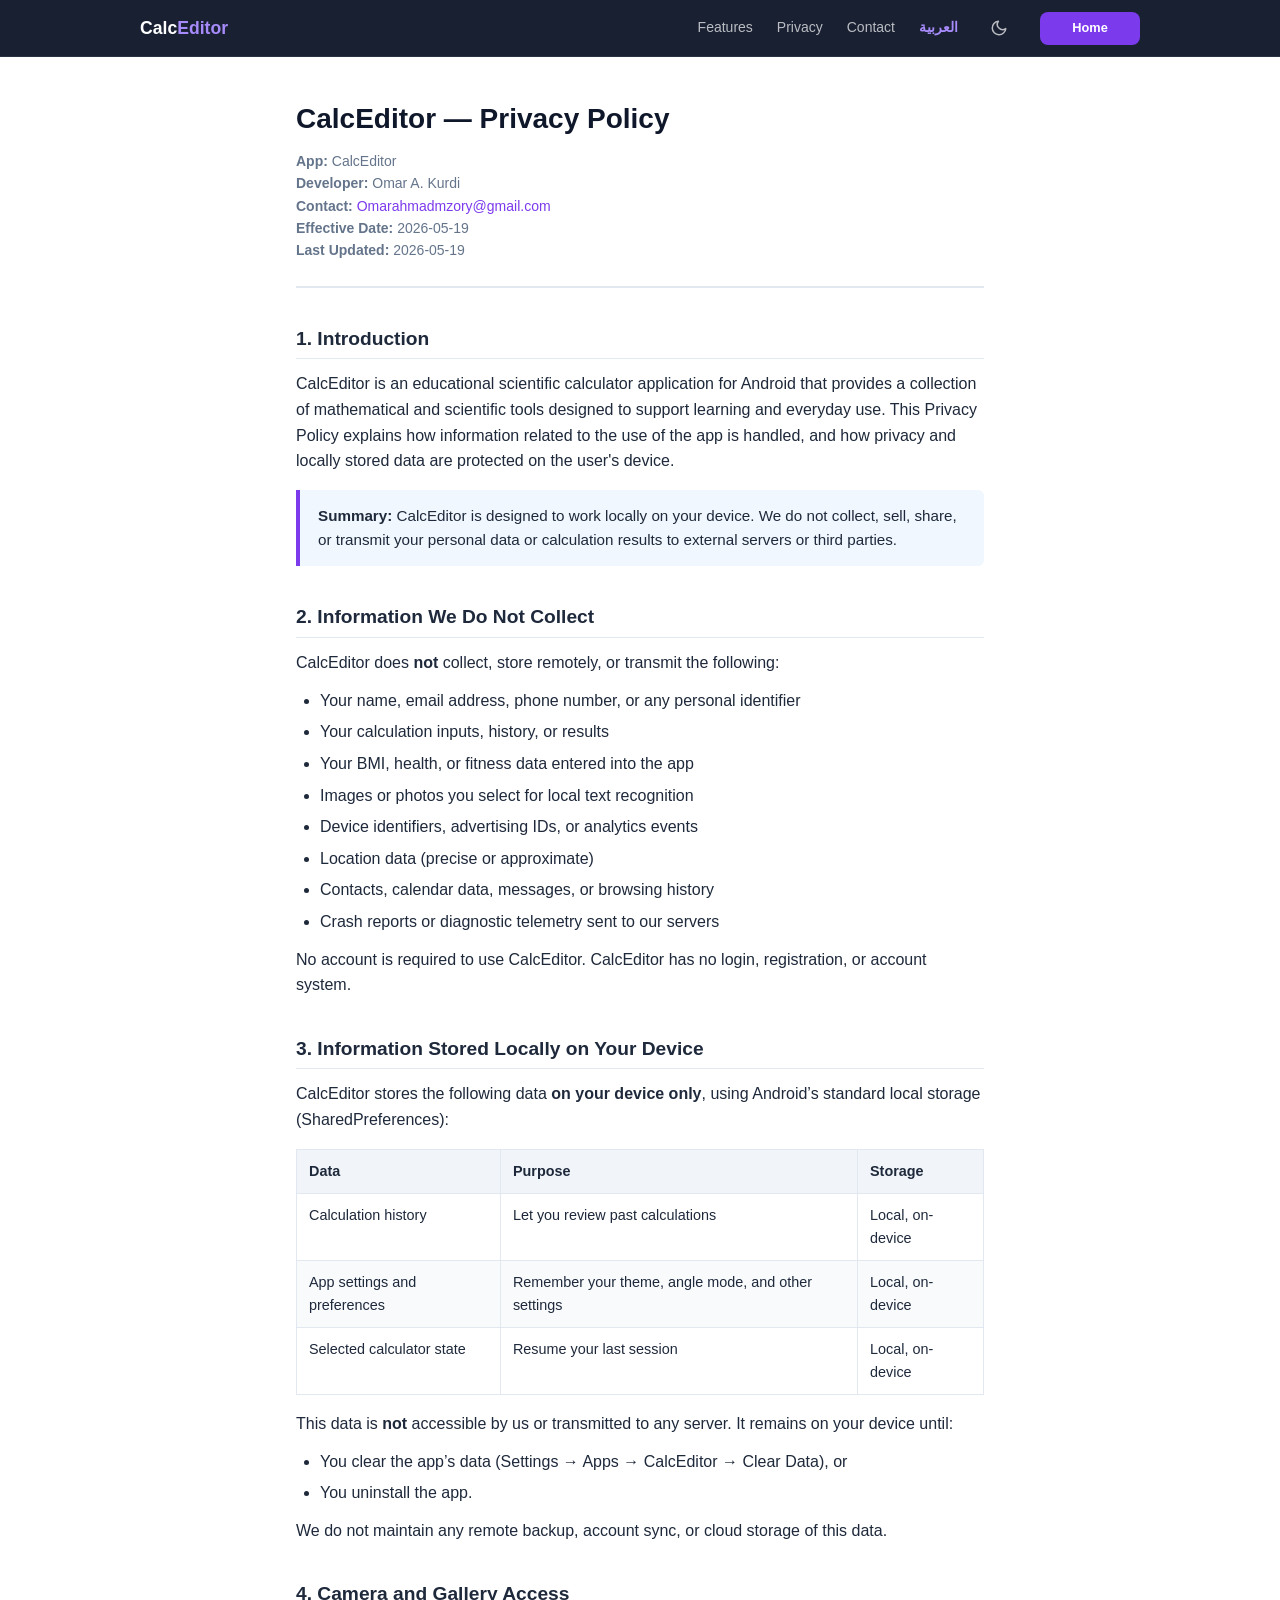
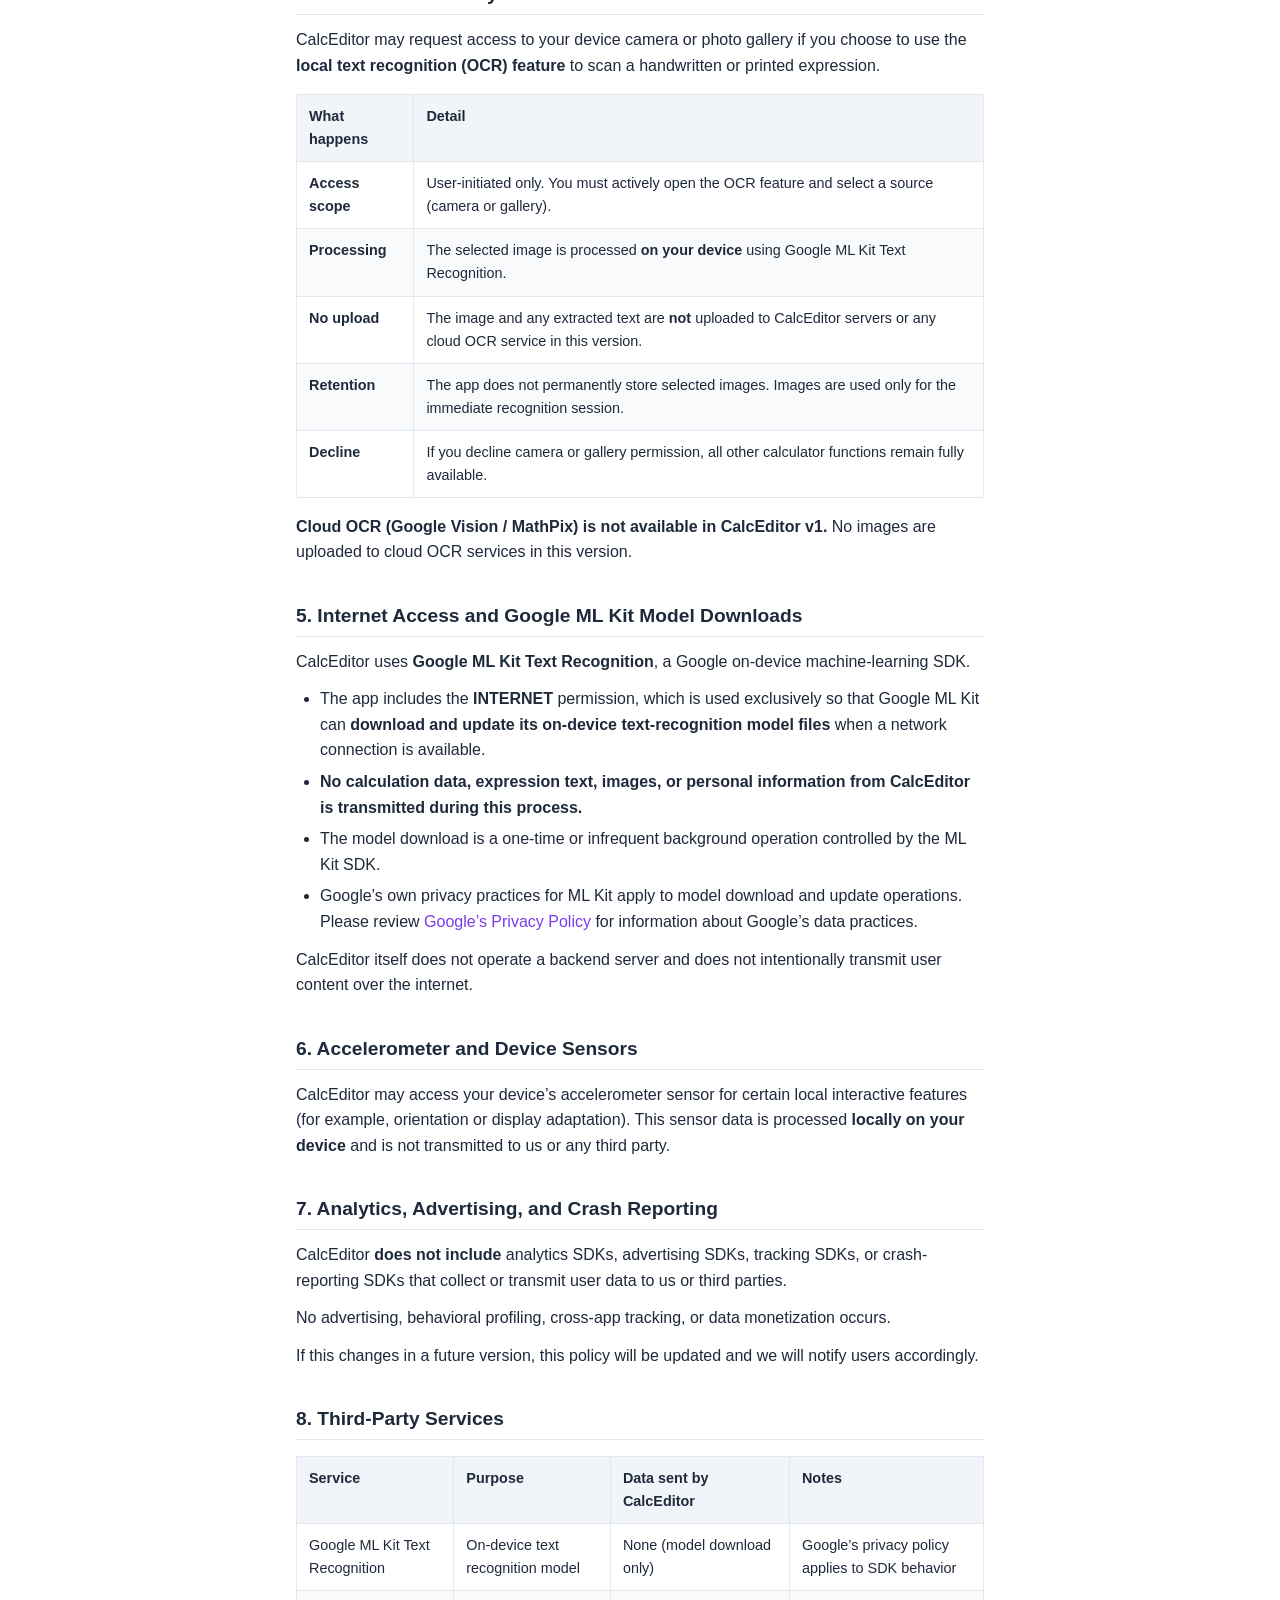
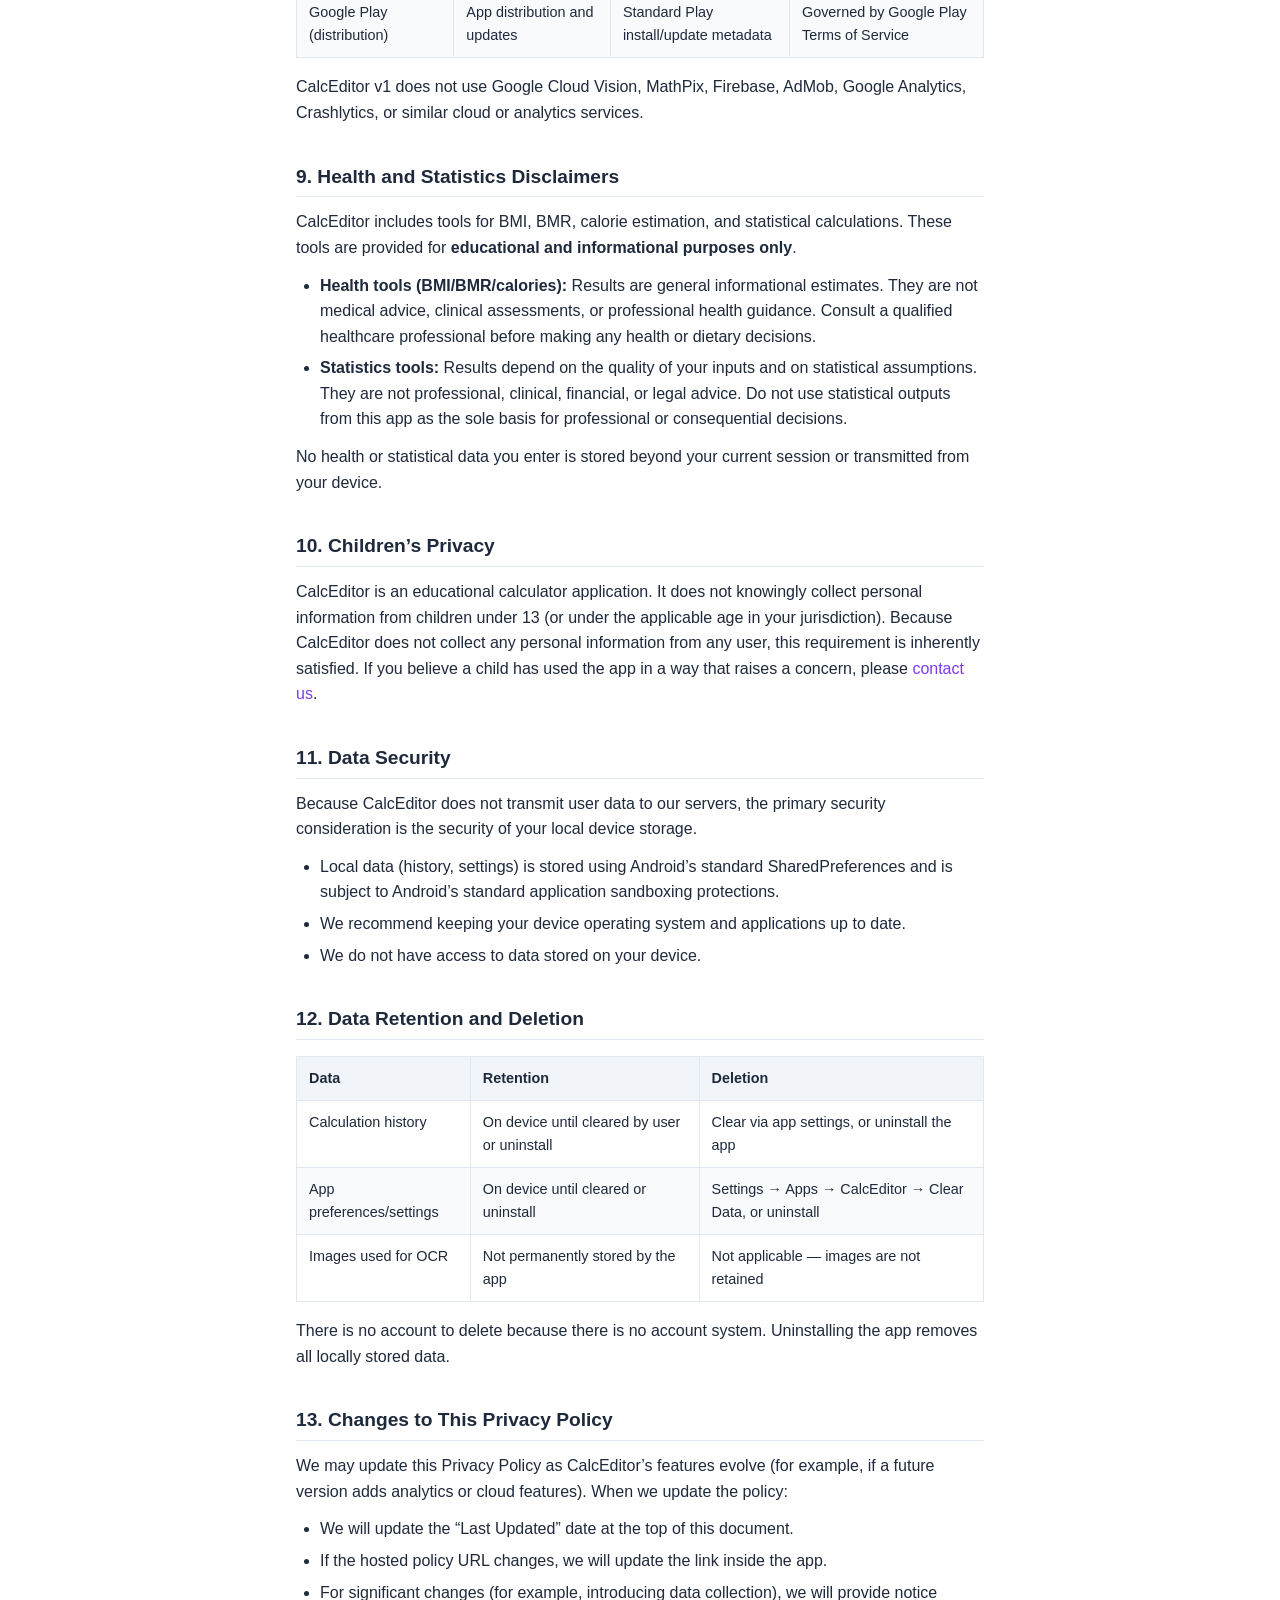
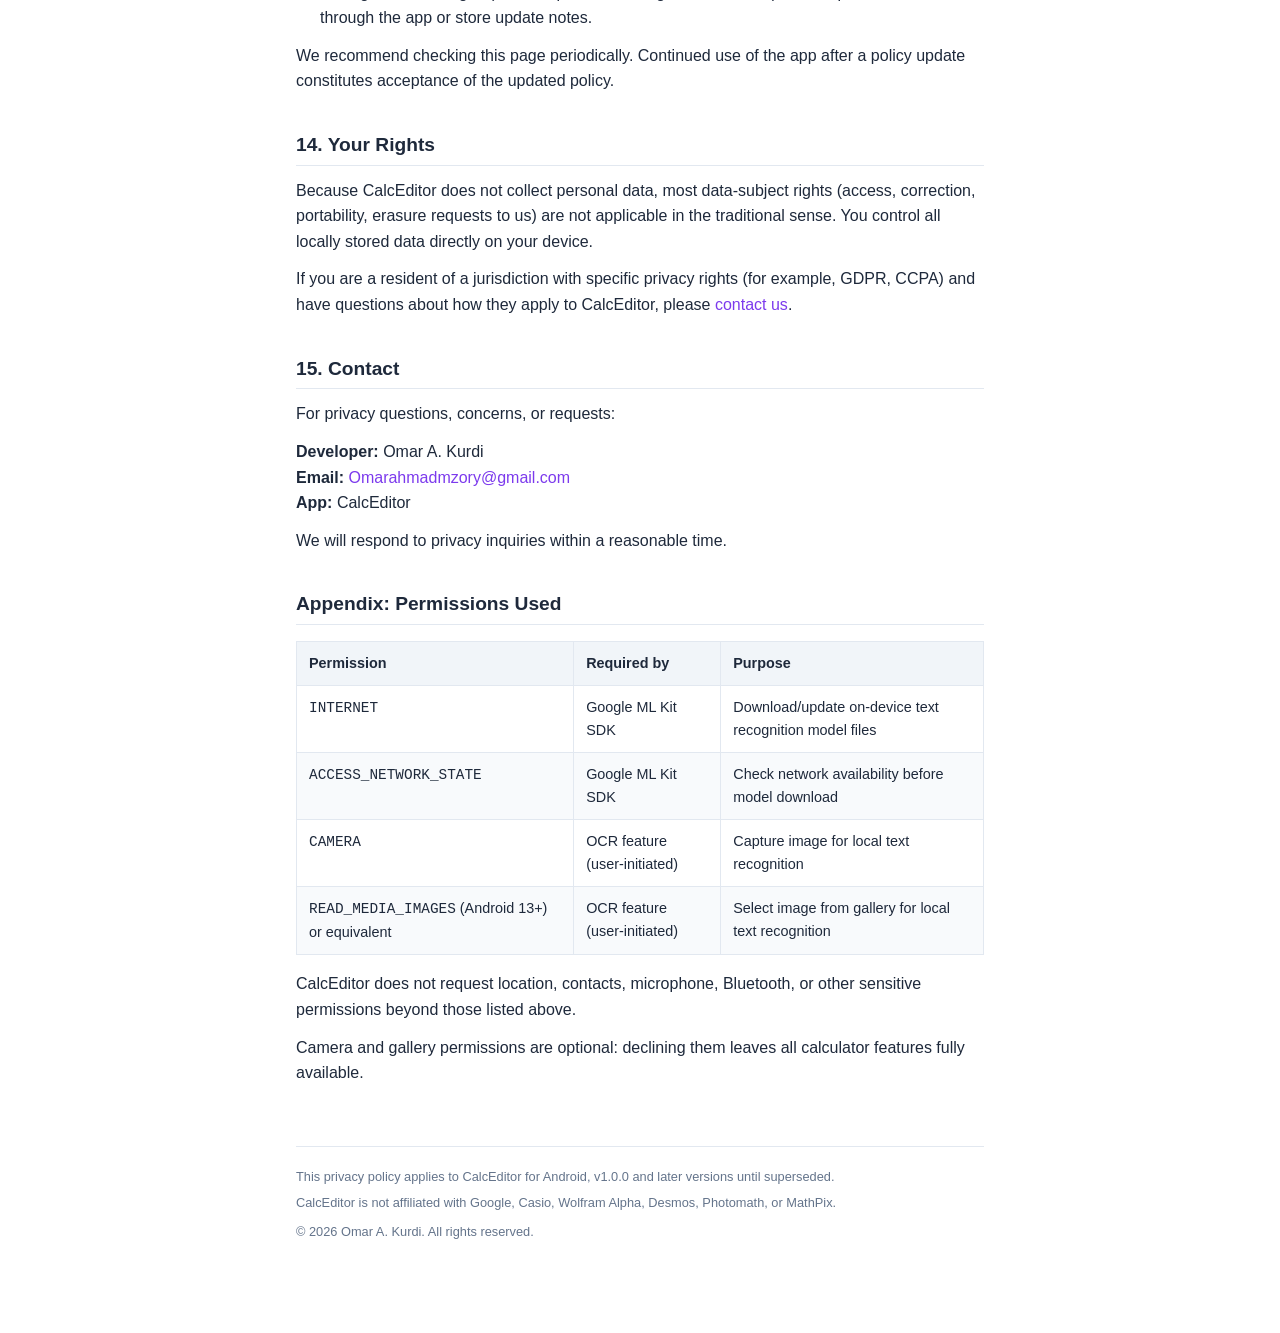
==== privacy-policy/index.html @ 4f42ff56 "Update index.html" ====
<!DOCTYPE html>
<html lang="en" data-site-lang="en" data-site-page="privacy" data-site-root="..">
<head>
  <meta charset="UTF-8">
  <meta name="viewport" content="width=device-width, initial-scale=1.0">
  <title>CalcEditor — Privacy Policy</title>
  <meta name="description" content="Privacy Policy for CalcEditor, the educational scientific calculator app by Omar A. Kurdi.">
  <script src="../assets/site.js?v=1691b" charset="UTF-8"></script>
  <link rel="stylesheet" href="../assets/site.css?v=1691b">
</head>
<body>

<!-- Navigation -->
<nav id="site-nav"></nav>

<div class="page">

  <header>
    <h1>CalcEditor — Privacy Policy</h1>
    <div class="meta">
      <span><strong>App:</strong> CalcEditor</span>
      <span><strong>Developer:</strong> Omar A. Kurdi</span>
      <span><strong>Contact:</strong> <a href="mailto:Omarahmadmzory@gmail.com">Omarahmadmzory@gmail.com</a></span>
      <span><strong>Effective Date:</strong> 2026-05-19</span>
      <span><strong>Last Updated:</strong> 2026-05-19</span>
    </div>
  </header>

 <section>
    <h2>1. Introduction</h2>
    <p>CalcEditor is an educational scientific calculator application for Android that provides a collection of mathematical and scientific tools designed to support learning and everyday use. This Privacy Policy explains how information related to the use of the app is handled, and how privacy and locally stored data are protected on the user's device.</p>
    <div class="summary-box">
      <strong>Summary:</strong> CalcEditor is designed to work locally on your device. We do not collect, sell, share, or transmit your personal data or calculation results to external servers or third parties.
    </div>
  </section>

  <section>
    <h2>2. Information We Do Not Collect</h2>
    <p>CalcEditor does <strong>not</strong> collect, store remotely, or transmit the following:</p>
    <ul>
      <li>Your name, email address, phone number, or any personal identifier</li>
      <li>Your calculation inputs, history, or results</li>
      <li>Your BMI, health, or fitness data entered into the app</li>
      <li>Images or photos you select for local text recognition</li>
      <li>Device identifiers, advertising IDs, or analytics events</li>
      <li>Location data (precise or approximate)</li>
      <li>Contacts, calendar data, messages, or browsing history</li>
      <li>Crash reports or diagnostic telemetry sent to our servers</li>
    </ul>
    <p>No account is required to use CalcEditor. CalcEditor has no login, registration, or account system.</p>
  </section>

  <section>
    <h2>3. Information Stored Locally on Your Device</h2>
    <p>CalcEditor stores the following data <strong>on your device only</strong>, using Android&rsquo;s standard local storage (SharedPreferences):</p>
    <table>
      <thead>
        <tr><th>Data</th><th>Purpose</th><th>Storage</th></tr>
      </thead>
      <tbody>
        <tr><td>Calculation history</td><td>Let you review past calculations</td><td>Local, on-device</td></tr>
        <tr><td>App settings and preferences</td><td>Remember your theme, angle mode, and other settings</td><td>Local, on-device</td></tr>
        <tr><td>Selected calculator state</td><td>Resume your last session</td><td>Local, on-device</td></tr>
      </tbody>
    </table>
    <p>This data is <strong>not</strong> accessible by us or transmitted to any server. It remains on your device until:</p>
    <ul>
      <li>You clear the app&rsquo;s data (Settings &rarr; Apps &rarr; CalcEditor &rarr; Clear Data), or</li>
      <li>You uninstall the app.</li>
    </ul>
    <p>We do not maintain any remote backup, account sync, or cloud storage of this data.</p>
  </section>

  <section>
    <h2>4. Camera and Gallery Access</h2>
    <p>CalcEditor may request access to your device camera or photo gallery if you choose to use the <strong>local text recognition (OCR) feature</strong> to scan a handwritten or printed expression.</p>
    <table>
      <thead>
        <tr><th>What happens</th><th>Detail</th></tr>
      </thead>
      <tbody>
        <tr><td><strong>Access scope</strong></td><td>User-initiated only. You must actively open the OCR feature and select a source (camera or gallery).</td></tr>
        <tr><td><strong>Processing</strong></td><td>The selected image is processed <strong>on your device</strong> using Google ML Kit Text Recognition.</td></tr>
        <tr><td><strong>No upload</strong></td><td>The image and any extracted text are <strong>not</strong> uploaded to CalcEditor servers or any cloud OCR service in this version.</td></tr>
        <tr><td><strong>Retention</strong></td><td>The app does not permanently store selected images. Images are used only for the immediate recognition session.</td></tr>
        <tr><td><strong>Decline</strong></td><td>If you decline camera or gallery permission, all other calculator functions remain fully available.</td></tr>
      </tbody>
    </table>
    <p><strong>Cloud OCR (Google Vision / MathPix) is not available in CalcEditor v1.</strong> No images are uploaded to cloud OCR services in this version.</p>
  </section>

  <section>
    <h2>5. Internet Access and Google ML Kit Model Downloads</h2>
    <p>CalcEditor uses <strong>Google ML Kit Text Recognition</strong>, a Google on-device machine-learning SDK.</p>
    <ul>
      <li>The app includes the <strong>INTERNET</strong> permission, which is used exclusively so that Google ML Kit can <strong>download and update its on-device text-recognition model files</strong> when a network connection is available.</li>
      <li><strong>No calculation data, expression text, images, or personal information from CalcEditor is transmitted during this process.</strong></li>
      <li>The model download is a one-time or infrequent background operation controlled by the ML Kit SDK.</li>
      <li>Google&rsquo;s own privacy practices for ML Kit apply to model download and update operations. Please review <a href="https://policies.google.com/privacy" rel="noopener noreferrer" target="_blank">Google&rsquo;s Privacy Policy</a> for information about Google&rsquo;s data practices.</li>
    </ul>
    <p>CalcEditor itself does not operate a backend server and does not intentionally transmit user content over the internet.</p>
  </section>

  <section>
    <h2>6. Accelerometer and Device Sensors</h2>
    <p>CalcEditor may access your device&rsquo;s accelerometer sensor for certain local interactive features (for example, orientation or display adaptation). This sensor data is processed <strong>locally on your device</strong> and is not transmitted to us or any third party.</p>
  </section>

  <section>
    <h2>7. Analytics, Advertising, and Crash Reporting</h2>
    <p>CalcEditor <strong>does not include</strong> analytics SDKs, advertising SDKs, tracking SDKs, or crash-reporting SDKs that collect or transmit user data to us or third parties.</p>
    <p>No advertising, behavioral profiling, cross-app tracking, or data monetization occurs.</p>
    <p>If this changes in a future version, this policy will be updated and we will notify users accordingly.</p>
  </section>

  <section>
    <h2>8. Third-Party Services</h2>
    <table>
      <thead>
        <tr><th>Service</th><th>Purpose</th><th>Data sent by CalcEditor</th><th>Notes</th></tr>
      </thead>
      <tbody>
        <tr>
          <td>Google ML Kit Text Recognition</td>
          <td>On-device text recognition model</td>
          <td>None (model download only)</td>
          <td>Google&rsquo;s privacy policy applies to SDK behavior</td>
        </tr>
        <tr>
          <td>Google Play (distribution)</td>
          <td>App distribution and updates</td>
          <td>Standard Play install/update metadata</td>
          <td>Governed by Google Play Terms of Service</td>
        </tr>
      </tbody>
    </table>
    <p>CalcEditor v1 does not use Google Cloud Vision, MathPix, Firebase, AdMob, Google Analytics, Crashlytics, or similar cloud or analytics services.</p>
  </section>

  <section>
    <h2>9. Health and Statistics Disclaimers</h2>
    <p>CalcEditor includes tools for BMI, BMR, calorie estimation, and statistical calculations. These tools are provided for <strong>educational and informational purposes only</strong>.</p>
    <ul>
      <li><strong>Health tools (BMI/BMR/calories):</strong> Results are general informational estimates. They are not medical advice, clinical assessments, or professional health guidance. Consult a qualified healthcare professional before making any health or dietary decisions.</li>
      <li><strong>Statistics tools:</strong> Results depend on the quality of your inputs and on statistical assumptions. They are not professional, clinical, financial, or legal advice. Do not use statistical outputs from this app as the sole basis for professional or consequential decisions.</li>
    </ul>
    <p>No health or statistical data you enter is stored beyond your current session or transmitted from your device.</p>
  </section>

  <section>
    <h2>10. Children&rsquo;s Privacy</h2>
    <p>CalcEditor is an educational calculator application. It does not knowingly collect personal information from children under 13 (or under the applicable age in your jurisdiction). Because CalcEditor does not collect any personal information from any user, this requirement is inherently satisfied. If you believe a child has used the app in a way that raises a concern, please <a href="mailto:Omarahmadmzory@gmail.com">contact us</a>.</p>
  </section>

  <section>
    <h2>11. Data Security</h2>
    <p>Because CalcEditor does not transmit user data to our servers, the primary security consideration is the security of your local device storage.</p>
    <ul>
      <li>Local data (history, settings) is stored using Android&rsquo;s standard SharedPreferences and is subject to Android&rsquo;s standard application sandboxing protections.</li>
      <li>We recommend keeping your device operating system and applications up to date.</li>
      <li>We do not have access to data stored on your device.</li>
    </ul>
  </section>

  <section>
    <h2>12. Data Retention and Deletion</h2>
    <table>
      <thead>
        <tr><th>Data</th><th>Retention</th><th>Deletion</th></tr>
      </thead>
      <tbody>
        <tr>
          <td>Calculation history</td>
          <td>On device until cleared by user or uninstall</td>
          <td>Clear via app settings, or uninstall the app</td>
        </tr>
        <tr>
          <td>App preferences/settings</td>
          <td>On device until cleared or uninstall</td>
          <td>Settings &rarr; Apps &rarr; CalcEditor &rarr; Clear Data, or uninstall</td>
        </tr>
        <tr>
          <td>Images used for OCR</td>
          <td>Not permanently stored by the app</td>
          <td>Not applicable &mdash; images are not retained</td>
        </tr>
      </tbody>
    </table>
    <p>There is no account to delete because there is no account system. Uninstalling the app removes all locally stored data.</p>
  </section>

  <section>
    <h2>13. Changes to This Privacy Policy</h2>
    <p>We may update this Privacy Policy as CalcEditor&rsquo;s features evolve (for example, if a future version adds analytics or cloud features). When we update the policy:</p>
    <ul>
      <li>We will update the &ldquo;Last Updated&rdquo; date at the top of this document.</li>
      <li>If the hosted policy URL changes, we will update the link inside the app.</li>
      <li>For significant changes (for example, introducing data collection), we will provide notice through the app or store update notes.</li>
    </ul>
    <p>We recommend checking this page periodically. Continued use of the app after a policy update constitutes acceptance of the updated policy.</p>
  </section>

  <section>
    <h2>14. Your Rights</h2>
    <p>Because CalcEditor does not collect personal data, most data-subject rights (access, correction, portability, erasure requests to us) are not applicable in the traditional sense. You control all locally stored data directly on your device.</p>
    <p>If you are a resident of a jurisdiction with specific privacy rights (for example, GDPR, CCPA) and have questions about how they apply to CalcEditor, please <a href="mailto:Omarahmadmzory@gmail.com">contact us</a>.</p>
  </section>

  <section>
    <h2>15. Contact</h2>
    <p>For privacy questions, concerns, or requests:</p>
    <p>
      <strong>Developer:</strong> Omar A. Kurdi<br>
      <strong>Email:</strong> <a href="mailto:Omarahmadmzory@gmail.com">Omarahmadmzory@gmail.com</a><br>
      <strong>App:</strong> CalcEditor
    </p>
    <p>We will respond to privacy inquiries within a reasonable time.</p>
  </section>

  <section>
    <h2>Appendix: Permissions Used</h2>
    <table>
      <thead>
        <tr><th>Permission</th><th>Required by</th><th>Purpose</th></tr>
      </thead>
      <tbody>
        <tr>
          <td><code>INTERNET</code></td>
          <td>Google ML Kit SDK</td>
          <td>Download/update on-device text recognition model files</td>
        </tr>
        <tr>
          <td><code>ACCESS_NETWORK_STATE</code></td>
          <td>Google ML Kit SDK</td>
          <td>Check network availability before model download</td>
        </tr>
        <tr>
          <td><code>CAMERA</code></td>
          <td>OCR feature (user-initiated)</td>
          <td>Capture image for local text recognition</td>
        </tr>
        <tr>
          <td><code>READ_MEDIA_IMAGES</code> (Android 13+) or equivalent</td>
          <td>OCR feature (user-initiated)</td>
          <td>Select image from gallery for local text recognition</td>
        </tr>
      </tbody>
    </table>
    <p>CalcEditor does not request location, contacts, microphone, Bluetooth, or other sensitive permissions beyond those listed above.</p>
    <p>Camera and gallery permissions are optional: declining them leaves all calculator features fully available.</p>
  </section>

  <footer>
    <p style="margin-bottom: 6px;">This privacy policy applies to CalcEditor for Android, v1.0.0 and later versions until superseded.</p>
    <p style="margin-bottom: 6px;">CalcEditor is not affiliated with Google, Casio, Wolfram Alpha, Desmos, Photomath, or MathPix.</p>
    <p style="margin-top:8px;">&copy; 2026 Omar A. Kurdi. All rights reserved.</p>
  </footer>

</div>
</body>
</html>
---- assets/site.css ----
*,*::before,*::after{box-sizing:border-box;margin:0;padding:0}
:root{--navy:#0f172a;--navy2:#1e293b;--purple:#7c3aed;--purple-hover:#6d28d9;--purple-light:#a78bfa;--white:#fff;--bg:#fff;--gray-50:#f8fafc;--gray-100:#f1f5f9;--gray-200:#e2e8f0;--gray-500:#64748b;--gray-700:#334155;--gray-900:#0f172a;--text:#1e293b;--title:#0f172a;--h2:#1e293b;--h3:#334155;--meta:#64748b;--border:#e2e8f0;--table-border:#e2e8f0;--table-header-bg:#f1f5f9;--table-even-bg:#f8fafc;--summary-bg:#f0f7ff;--summary-border:#7c3aed;--site-link:#7c3aed;--radius:12px;--nav-action-width:100px}
@media (prefers-color-scheme:dark){:root:not(.light-theme){--bg:#13111c;--gray-50:#1b1828;--gray-100:#252036;--gray-200:#252036;--gray-500:#9994b0;--gray-700:#c5c2d6;--gray-900:#f3f0ff;--text:#e2e0eb;--title:#f3f0ff;--h2:#e2e0eb;--h3:#c5c2d6;--meta:#9994b0;--border:#252036;--table-border:#252036;--table-header-bg:#1b1828;--table-even-bg:#171422;--summary-bg:#211d33;--summary-border:#7c3aed;--site-link:#a78bfa}}
:root.dark-theme{--bg:#13111c;--gray-50:#1b1828;--gray-100:#252036;--gray-200:#252036;--gray-500:#9994b0;--gray-700:#c5c2d6;--gray-900:#f3f0ff;--text:#e2e0eb;--title:#f3f0ff;--h2:#e2e0eb;--h3:#c5c2d6;--meta:#9994b0;--border:#252036;--table-border:#252036;--table-header-bg:#1b1828;--table-even-bg:#171422;--summary-bg:#211d33;--summary-border:#7c3aed;--site-link:#a78bfa}
html{scroll-behavior:smooth;overflow-y:scroll}html,body{max-width:100%}body{font-family:-apple-system,BlinkMacSystemFont,"Segoe UI",Roboto,"Helvetica Neue",Arial,sans-serif;font-size:16px;line-height:1.6;color:var(--text);background:var(--bg)}html[lang=ar] body{font-family:system-ui,-apple-system,BlinkMacSystemFont,"Segoe UI",Roboto,"Helvetica Neue",Arial,sans-serif}a{color:var(--site-link);text-decoration:none}a:hover{text-decoration:underline}
nav{position:sticky;top:0;z-index:100;background:rgba(15,23,42,.96);backdrop-filter:blur(8px);-webkit-backdrop-filter:blur(8px);border-bottom:1px solid rgba(255,255,255,.08);padding:0 24px}.nav-inner{max-width:1000px;margin:0 auto;display:flex;align-items:center;justify-content:space-between;min-height:56px;gap:16px}.nav-logo{flex:0 0 auto;font-size:1.1rem;font-weight:800;color:var(--white);letter-spacing:0;text-decoration:none}.nav-logo span{color:var(--purple-light)}.nav-links{display:flex;gap:24px;align-items:center;justify-content:flex-end;min-width:0}.nav-links a{color:rgba(255,255,255,.7);font-size:.875rem;font-weight:500;line-height:1.1;white-space:nowrap;transition:color .15s;text-decoration:none}.nav-links a:hover{color:var(--white);text-decoration:none}.nav-lang{color:var(--purple-light)!important;font-weight:600!important}.nav-action-slot{flex:0 0 var(--nav-action-width);width:var(--nav-action-width);display:flex}.nav-cta{display:inline-flex;align-items:center;justify-content:center;width:100%;min-height:33px;text-align:center;background:var(--purple);color:var(--white)!important;padding:7px 12px;border-radius:8px;font-weight:600!important;font-size:.8rem!important;letter-spacing:0}.nav-cta:hover{background:var(--purple-hover)!important}.theme-toggle-btn{width:34px;height:34px;flex:0 0 34px;background:none;border:0;color:rgba(255,255,255,.7);cursor:pointer;padding:6px;border-radius:6px;display:inline-flex;align-items:center;justify-content:center;transition:color .15s,background-color .15s}.theme-toggle-btn:hover{color:var(--white);background-color:rgba(255,255,255,.1)}.sun-icon{display:none}.moon-icon{display:block}:root.dark-theme .sun-icon{display:block}:root.dark-theme .moon-icon{display:none}@media (prefers-color-scheme:dark){:root:not(.light-theme) .sun-icon{display:block}:root:not(.light-theme) .moon-icon{display:none}}.hamburger-btn{display:none;width:34px;height:34px;flex:0 0 34px;background:none;border:0;color:rgba(255,255,255,.7);cursor:pointer;padding:6px;border-radius:6px;align-items:center;justify-content:center;transition:color .15s,background-color .15s}.hamburger-btn:hover{color:var(--white);background-color:rgba(255,255,255,.1)}.hamburger-icon line{transition:transform 0.25s ease,opacity 0.25s ease;transform-origin:12px 12px}.hamburger-btn.active .line-1{transform:translateY(6px) rotate(45deg)}.hamburger-btn.active .line-2{opacity:0}.hamburger-btn.active .line-3{transform:translateY(-6px) rotate(-45deg)}.mobile-dropdown{display:none;position:absolute;top:100%;left:0;right:0;background:rgba(15,23,42,0.98);backdrop-filter:blur(12px);-webkit-backdrop-filter:blur(12px);border-bottom:1px solid rgba(255,255,255,0.08);padding:16px 24px;flex-direction:column;gap:16px;opacity:0;transform:translateY(-10px);pointer-events:none;transition:opacity 0.25s ease,transform 0.25s ease;z-index:99}.mobile-dropdown.open{opacity:1;transform:translateY(0);pointer-events:auto}.mobile-theme-row{display:flex;align-items:center;justify-content:space-between;color:rgba(255,255,255,0.7);font-size:0.9rem;font-weight:500}.mobile-theme-row span{color:rgba(255,255,255,0.85)}.mobile-contact-link{display:block;color:rgba(255,255,255,0.85);font-size:0.9rem;font-weight:500;padding:12px 0 0;border-top:1px solid rgba(255,255,255,0.08);text-decoration:none}.mobile-contact-link:hover{color:var(--white);text-decoration:none}
.hero{background:linear-gradient(160deg,var(--navy) 0%,var(--navy2) 55%,#1a1040 100%);color:var(--white);padding:80px 24px 96px;text-align:center;position:relative;overflow:hidden}.hero::before{content:"";position:absolute;top:-60px;left:50%;transform:translateX(-50%);width:500px;height:500px;background:radial-gradient(circle,rgba(124,58,237,.18) 0%,transparent 70%);pointer-events:none}.hero-inner{max-width:680px;margin:0 auto;position:relative}.hero-badge{display:inline-block;background:rgba(124,58,237,.25);border:1px solid rgba(124,58,237,.45);color:var(--purple-light);font-size:.75rem;font-weight:700;letter-spacing:.8px;text-transform:uppercase;padding:5px 14px;border-radius:999px;margin-bottom:24px}.hero h1{font-size:clamp(2rem,5vw,3rem);font-weight:800;line-height:1.15;letter-spacing:0;margin-bottom:12px}html[lang=ar] .hero h1{line-height:1.25}.hero h1 em{font-style:normal;color:var(--purple-light)}.hero-tagline{font-size:clamp(1rem,2.5vw,1.2rem);color:rgba(255,255,255,.65);font-weight:400;margin-bottom:32px;letter-spacing:0}.hero-desc{font-size:.95rem;color:rgba(255,255,255,.55);max-width:480px;margin:0 auto 40px;line-height:1.7}.hero-actions{display:flex;gap:12px;justify-content:center;flex-wrap:wrap}.btn-primary,.btn-secondary{display:inline-flex;align-items:center;justify-content:center;gap:8px;font-weight:700;font-size:.9rem;padding:13px 28px;border-radius:10px;letter-spacing:0;transition:background .15s,transform .1s}.btn-primary{background:var(--purple);color:var(--white)}.btn-primary:hover{background:var(--purple-hover);text-decoration:none;transform:translateY(-1px)}.btn-secondary{background:rgba(255,255,255,.08);color:rgba(255,255,255,.85);font-weight:600;padding:13px 24px;border:1px solid rgba(255,255,255,.15)}.btn-secondary:hover{background:rgba(255,255,255,.14);text-decoration:none}
.trust-strip{background:var(--gray-50);border-top:1px solid var(--gray-200);border-bottom:1px solid var(--gray-200);padding:14px 24px}.trust-inner{max-width:1000px;margin:0 auto;display:flex;align-items:center;justify-content:center;gap:32px;flex-wrap:wrap}.trust-item{display:flex;align-items:center;gap:7px;font-size:.8rem;font-weight:600;color:var(--gray-500)}.trust-item svg{flex-shrink:0}.features{padding:72px 24px;background:var(--bg)}.section-inner{max-width:1000px;margin:0 auto}.section-label{text-align:center;font-size:.75rem;font-weight:700;letter-spacing:1px;text-transform:uppercase;color:var(--purple);margin-bottom:12px}.section-title{text-align:center;font-size:clamp(1.5rem,3.5vw,2rem);font-weight:800;color:var(--gray-900);margin-bottom:8px;letter-spacing:0}.section-sub{text-align:center;color:var(--gray-500);font-size:.95rem;max-width:480px;margin:0 auto 48px}.features-grid{display:grid;grid-template-columns:repeat(auto-fit,minmax(260px,1fr));gap:20px}.feature-card{background:var(--gray-50);border:1px solid var(--gray-200);border-radius:var(--radius);padding:24px;transition:border-color .15s,box-shadow .15s}.feature-card:hover{border-color:rgba(124,58,237,.35);box-shadow:0 4px 20px rgba(124,58,237,.08)}.feature-icon{width:40px;height:40px;background:rgba(124,58,237,.1);border-radius:10px;display:flex;align-items:center;justify-content:center;margin-bottom:14px}.feature-icon svg{color:var(--purple)}.feature-title{font-size:.95rem;font-weight:700;color:var(--gray-900);margin-bottom:6px}.feature-desc{font-size:.85rem;color:var(--gray-500);line-height:1.55}
.privacy-section{background:linear-gradient(135deg,var(--navy) 0%,#1a1040 100%);color:var(--white);padding:64px 24px}.privacy-inner{max-width:640px;margin:0 auto;text-align:center}.privacy-inner h2{font-size:clamp(1.4rem,3vw,1.8rem);font-weight:800;margin-bottom:16px;letter-spacing:0}.privacy-inner p{color:rgba(255,255,255,.65);font-size:.9rem;line-height:1.7;margin-bottom:28px}.privacy-chips{display:flex;flex-wrap:wrap;gap:10px;justify-content:center}.chip{background:rgba(255,255,255,.08);border:1px solid rgba(255,255,255,.15);color:rgba(255,255,255,.85);font-size:.78rem;font-weight:600;padding:6px 14px;border-radius:999px}.beta-section{padding:72px 24px;background:var(--gray-50);border-top:1px solid var(--gray-200)}.beta-inner{max-width:560px;margin:0 auto;text-align:center}.beta-inner h2{font-size:clamp(1.4rem,3vw,1.8rem);font-weight:800;color:var(--gray-900);margin-bottom:12px;letter-spacing:0}.beta-inner p{color:var(--gray-500);font-size:.9rem;margin-bottom:28px;line-height:1.65}.play-badge{display:inline-flex;align-items:center;gap:12px;background:var(--navy);color:var(--white);padding:13px 24px;border-radius:12px;font-weight:700;font-size:.9rem;border:2px solid var(--navy2);cursor:default;opacity:.85}.play-badge-sub{font-size:.7rem;font-weight:400;opacity:.7;display:block;margin-top:1px}.soon-tag{display:inline-block;background:rgba(124,58,237,.12);color:var(--purple);font-size:.72rem;font-weight:700;letter-spacing:.6px;text-transform:uppercase;padding:4px 12px;border-radius:999px;margin-bottom:16px;border:1px solid rgba(124,58,237,.25)}
body>footer{background:var(--navy);color:rgba(255,255,255,.6);padding:32px 24px}.footer-inner{max-width:1000px;margin:0 auto;display:flex;align-items:center;justify-content:space-between;flex-wrap:wrap;gap:16px}.footer-brand{font-size:.875rem;font-weight:700;color:rgba(255,255,255,.85)}.footer-brand span{color:var(--purple-light)}.footer-copy{font-size:.78rem;color:rgba(255,255,255,.4);margin-top:2px}.footer-links{display:flex;gap:20px;align-items:center;flex-wrap:wrap}.footer-links a{color:rgba(255,255,255,.55);font-size:.8rem;font-weight:500}.footer-links a:hover{color:var(--white);text-decoration:none}.play-badge-link{text-decoration:none;display:inline-block;transition:transform .2s ease}.play-badge-link:hover{transform:scale(1.02) translateY(-2px)}.play-badge-link:hover .play-badge{border-color:var(--purple-light);background:var(--navy2)}
.modal{position:fixed;inset:0;background:rgba(15,23,42,.85);backdrop-filter:blur(12px);display:flex;align-items:center;justify-content:center;z-index:1000;opacity:0;pointer-events:none;transition:opacity .25s ease}.modal:target{opacity:1;pointer-events:auto}.modal-content{background:var(--navy2);border:1px solid rgba(255,255,255,.1);padding:32px;border-radius:var(--radius);max-width:480px;width:90%;text-align:center;color:var(--white);box-shadow:0 20px 40px rgba(0,0,0,.4);position:relative}.modal-content h3{font-size:1.25rem;font-weight:800;margin-bottom:12px;color:var(--white)}.modal-content p{font-size:.9rem;color:rgba(255,255,255,.7);line-height:1.6;margin-bottom:20px}.modal-close{display:inline-block;background:var(--purple);color:var(--white)!important;padding:10px 24px;border-radius:8px;font-weight:700;font-size:.85rem;transition:background .15s;text-decoration:none}.modal-close:hover{background:var(--purple-hover);text-decoration:none}
.page{max-width:720px;margin:0 auto;padding:40px 16px 80px}.page header{border-bottom:2px solid var(--border);padding-bottom:24px;margin-bottom:32px}.page header h1{font-size:1.75rem;font-weight:700;color:var(--title);margin-bottom:8px}.page header .meta{font-size:.875rem;color:var(--meta)}.page header .meta span{display:block}.page h2{font-size:1.2rem;font-weight:700;color:var(--h2);margin:36px 0 12px;padding-bottom:4px;border-bottom:1px solid var(--border)}.page h3{font-size:1rem;font-weight:600;color:var(--h3);margin:20px 0 8px}.page p{margin-bottom:12px}.page ul,.page ol{padding-inline-start:24px;margin-bottom:12px}.page li{margin-bottom:6px}.page strong{font-weight:600}.page table{width:100%;border-collapse:collapse;margin:16px 0;font-size:.9rem}.page th,.page td{text-align:start;padding:10px 12px;border:1px solid var(--table-border);vertical-align:top}.page th{background:var(--table-header-bg);font-weight:600}.page tr:nth-child(even) td{background:var(--table-even-bg)}.summary-box{background:var(--summary-bg);border-inline-start:4px solid var(--summary-border);padding:14px 18px;border-radius:0 6px 6px 0;margin:16px 0 20px;font-size:.95rem}html[dir=rtl] .summary-box{border-radius:6px 0 0 6px}.page footer{margin-top:60px;padding-top:20px;border-top:1px solid var(--border);font-size:.8rem;color:var(--meta)}
@media (max-width:640px){html,body{overflow-x:hidden}nav{padding:0 14px}.nav-inner{min-height:56px;padding:0;flex-wrap:nowrap;gap:8px}.nav-logo{font-size:1rem;flex:0 1 auto;min-width:0;overflow:hidden;text-overflow:ellipsis;white-space:nowrap}.nav-links{flex:0 0 auto;width:auto;justify-content:flex-end;flex-wrap:nowrap;gap:8px}.nav-links a{font-size:.78rem}.nav-link-features,.nav-link-privacy,.nav-link-contact,#theme-toggle{display:none!important}.hamburger-btn{display:inline-flex!important}.mobile-dropdown{display:flex!important}.nav-action-slot{flex-basis:var(--nav-action-width);width:var(--nav-action-width)}.nav-cta{font-size:.76rem!important;padding:7px 10px}.hero{padding:56px 16px 64px}.hero::before{width:min(360px,120vw);height:min(360px,120vw)}.hero-badge{max-width:100%;white-space:normal;line-height:1.35}.hero h1{font-size:clamp(1.9rem,10vw,2.4rem);line-height:1.18;letter-spacing:0}html[lang=ar] .hero h1{line-height:1.22}.hero-desc{max-width:100%;margin-bottom:32px}.hero-actions{max-width:320px;margin:0 auto;flex-direction:column;align-items:stretch}.btn-primary,.btn-secondary{width:100%;min-height:48px;text-align:center;padding:12px 16px}.trust-strip,.features,.privacy-section,.beta-section,body>footer{padding-left:16px;padding-right:16px}.trust-inner{gap:12px 18px}.trust-item{font-size:.76rem}.section-inner,.privacy-inner,.beta-inner,.footer-inner{min-width:0}.features-grid{grid-template-columns:minmax(0,1fr)}.feature-card{min-width:0;padding:22px}.privacy-chips{gap:8px}.chip{max-width:100%}.play-badge{max-width:100%;justify-content:center}.footer-inner{justify-content:center;text-align:center}.footer-links{justify-content:center}.modal-content{width:calc(100% - 32px);padding:24px 18px}.page{max-width:100%;padding:28px 16px 64px}.page header h1{font-size:clamp(1.35rem,7vw,1.65rem);line-height:1.25;overflow-wrap:anywhere}.page .meta,.page p,.page li,.page td,.page th,.page a,.page code{overflow-wrap:anywhere;word-break:normal}.page ul,.page ol{padding-inline-start:20px}.page h2{font-size:1.08rem;line-height:1.35}.page table{display:block;width:100%;border:0;font-size:.84rem}.page thead{display:none}.page tbody,.page tr,.page th,.page td{display:block;width:100%}.page tr{border:1px solid var(--table-border);border-radius:8px;overflow:hidden;margin:0 0 12px;background:var(--bg)}.page th,.page td{border:0;border-bottom:1px solid var(--table-border);padding:9px 10px}.page th:last-child,.page td:last-child{border-bottom:0}.summary-box{padding:14px}}
@media (max-width:360px){nav{padding:0 8px}.nav-inner{gap:4px!important}.nav-links{gap:4px!important}.nav-links a{font-size:.72rem}.nav-logo{font-size:0.85rem!important;white-space:nowrap;letter-spacing:-0.2px}.hero{padding-top:48px}.hero-badge{font-size:.68rem}.feature-card{padding:18px}.page{padding-left:14px;padding-right:14px}}
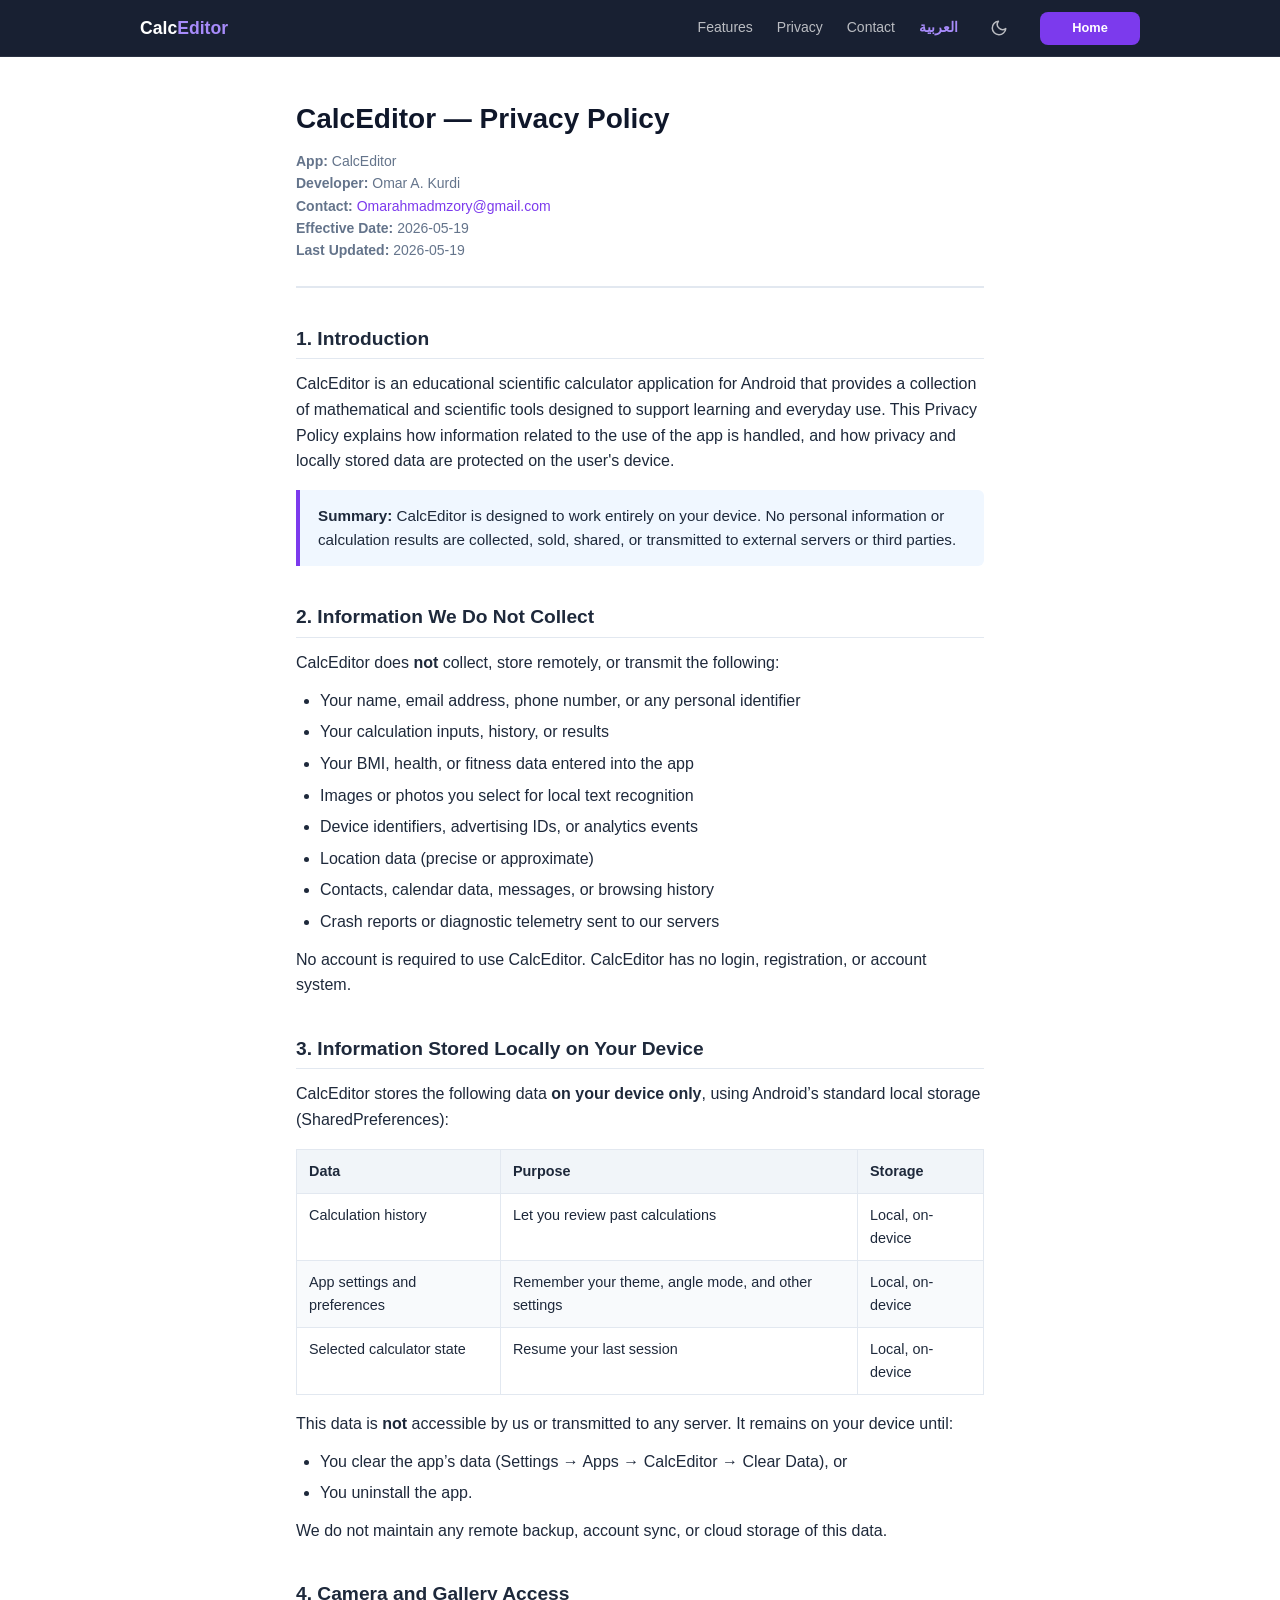
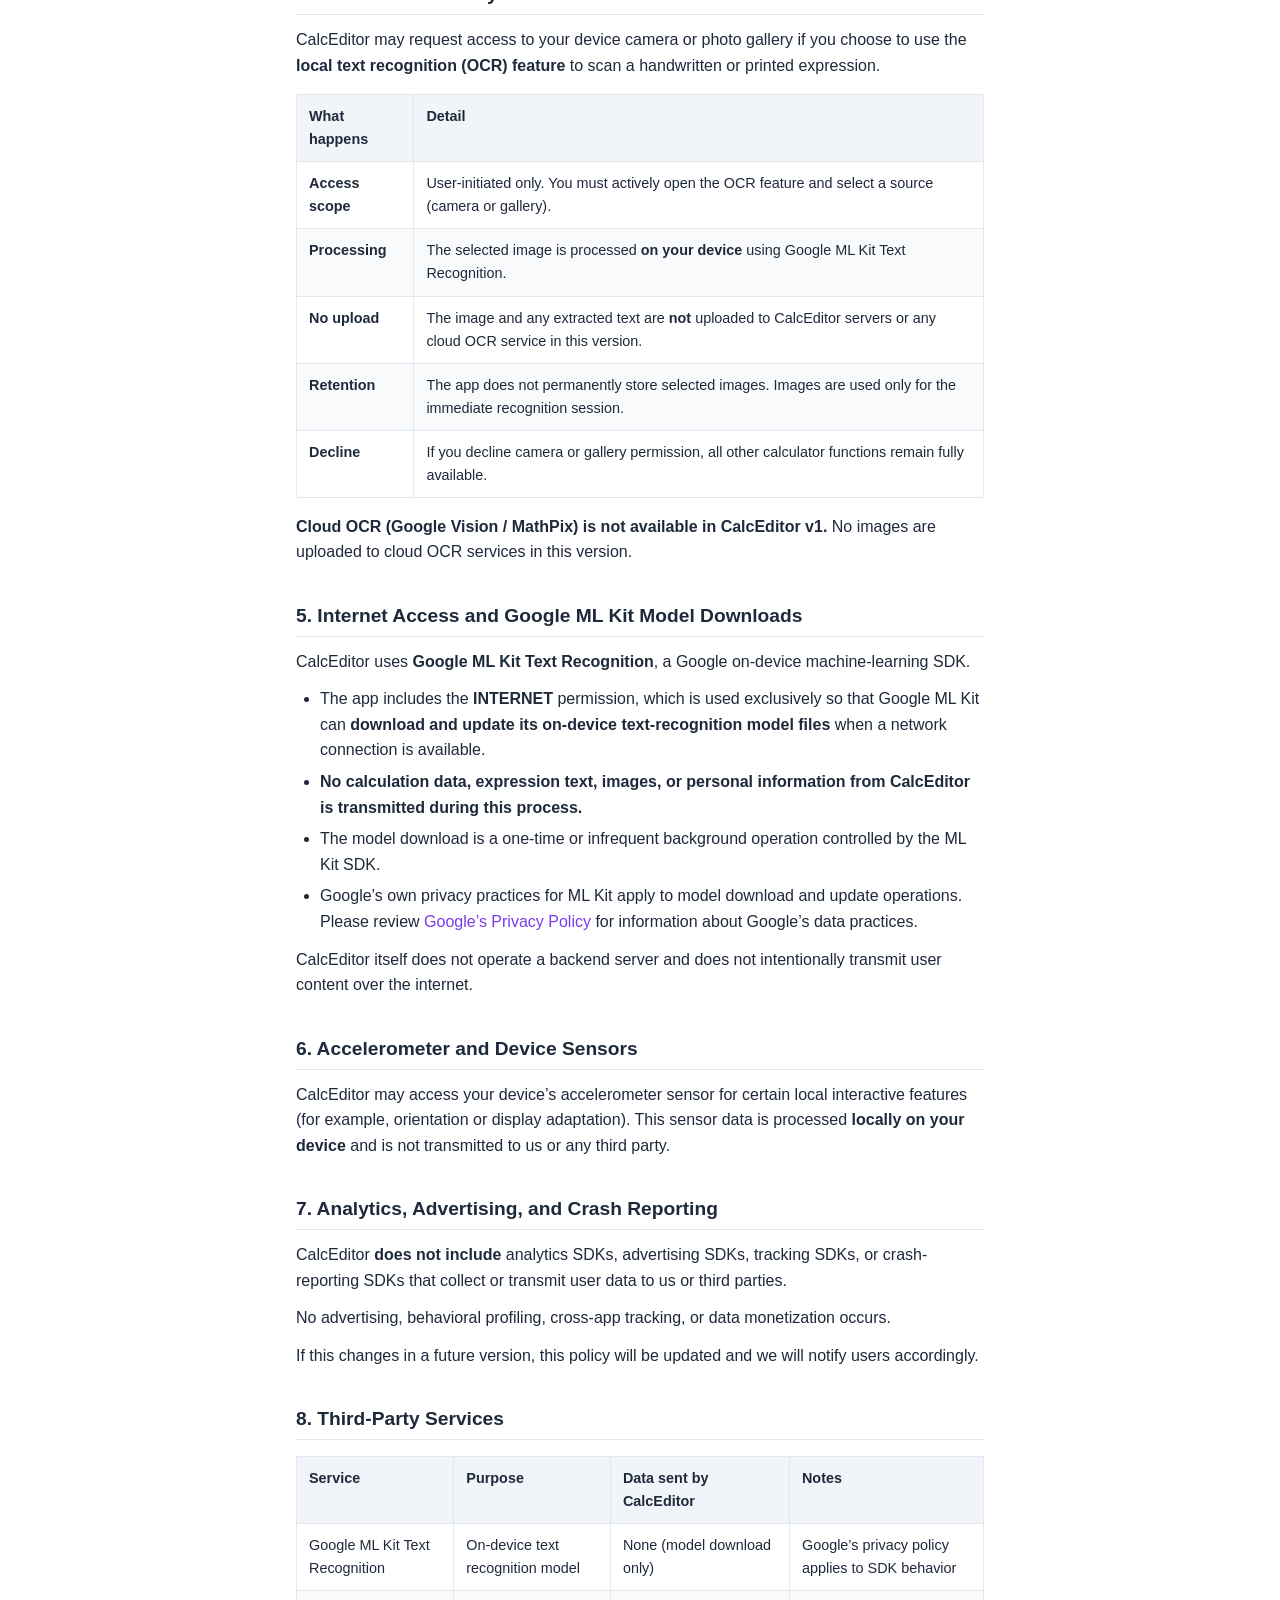
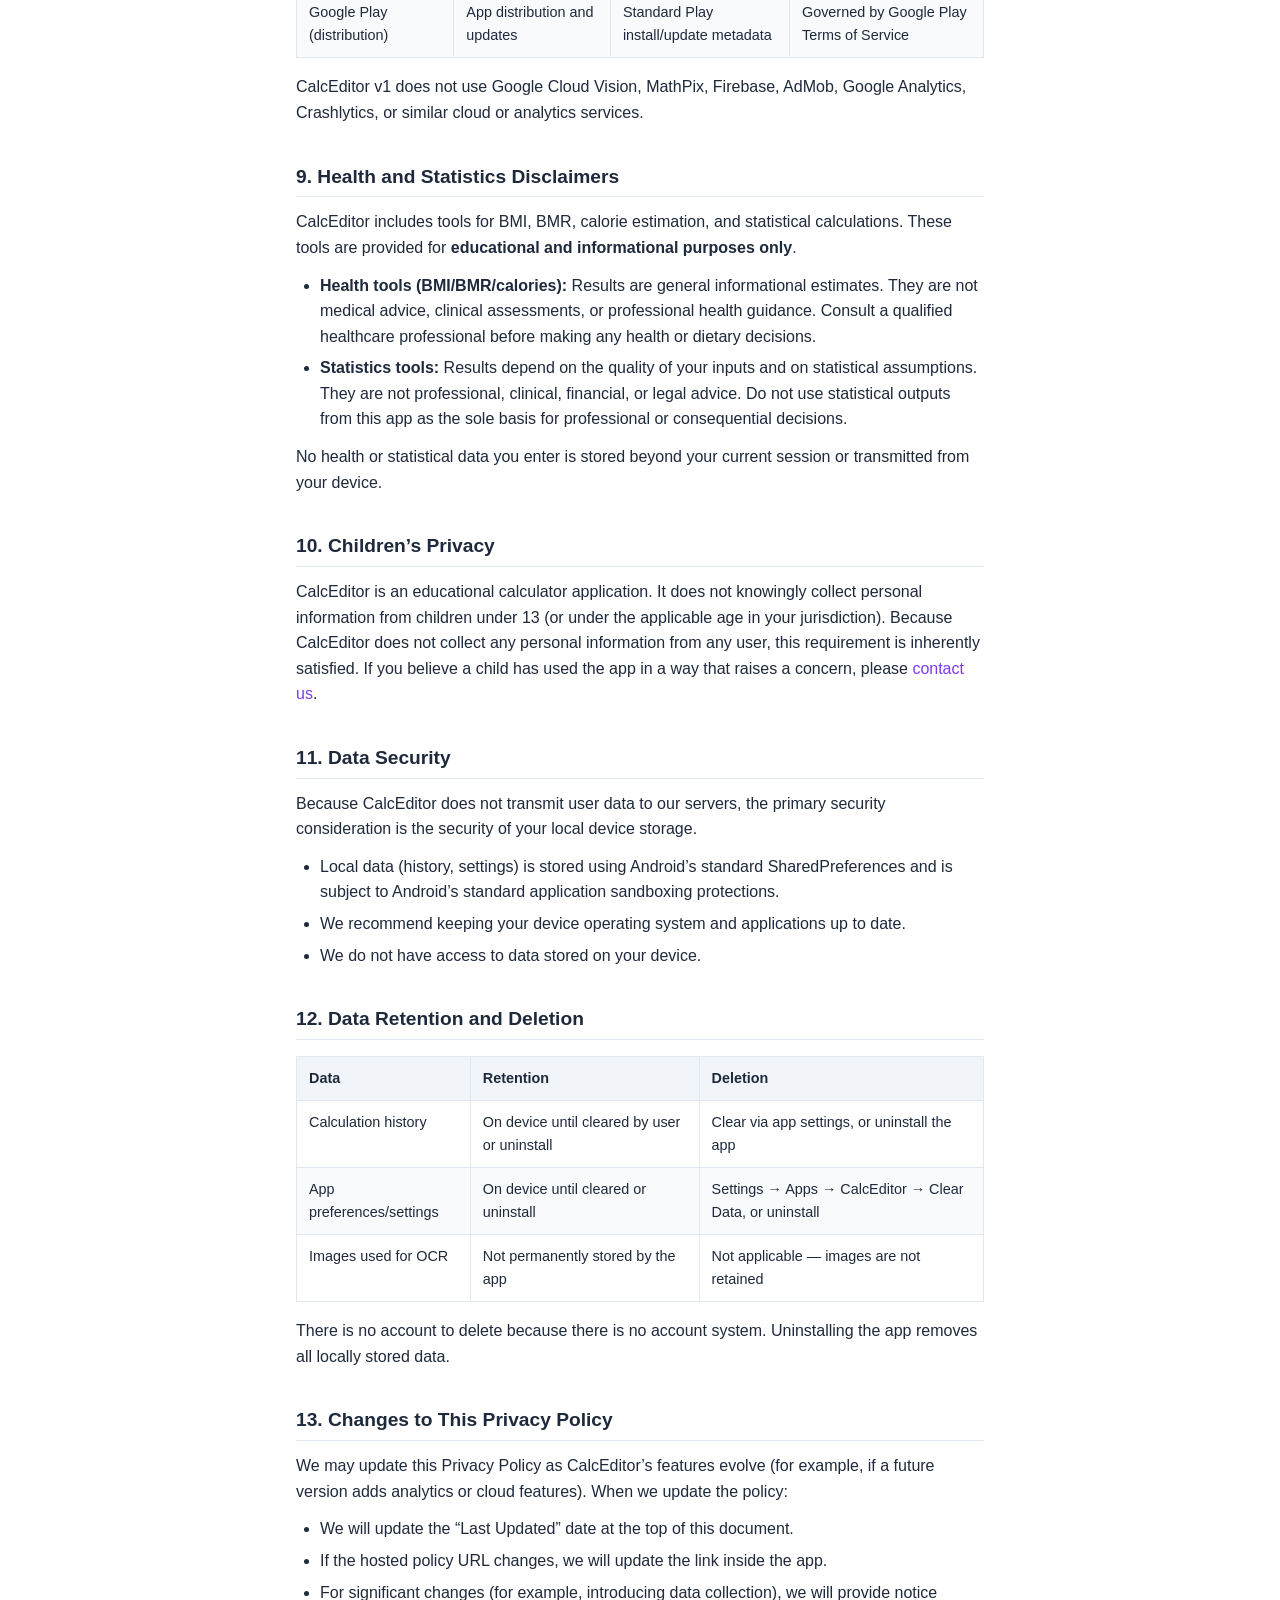
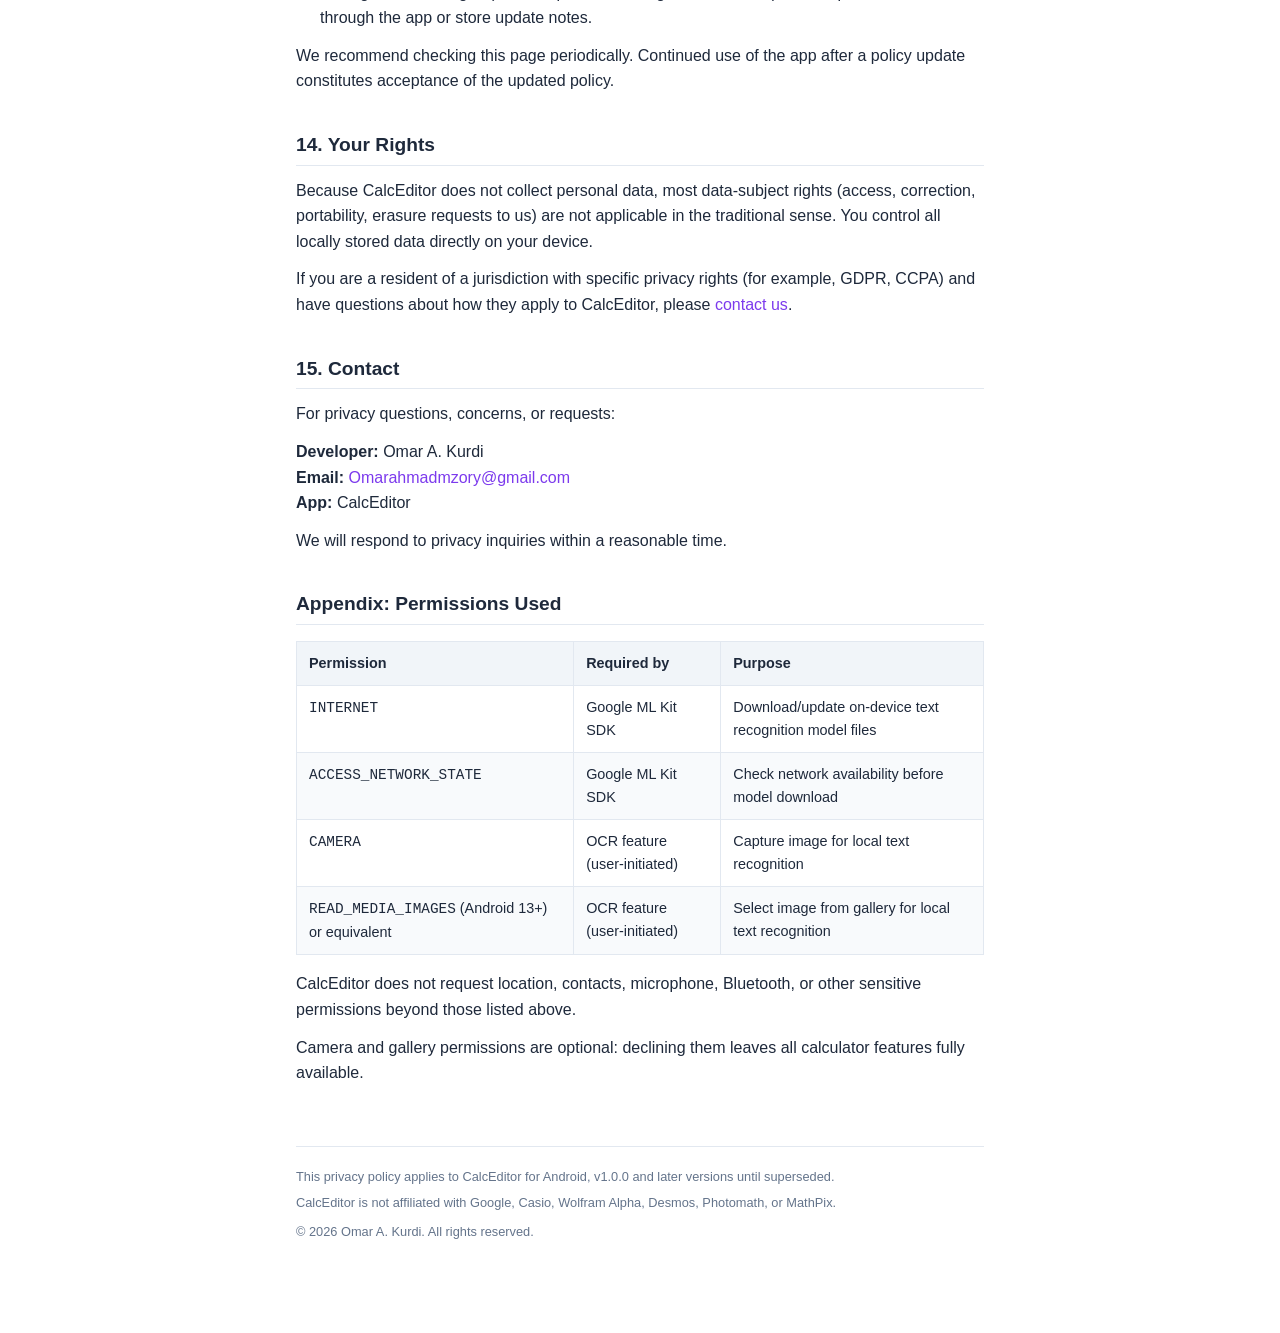
==== commit 4320275d: "Update index.html" ====
--- a/privacy-policy/index.html
+++ b/privacy-policy/index.html
@@ -30,7 +30,7 @@
     <h2>1. Introduction</h2>
     <p>CalcEditor is an educational scientific calculator application for Android that provides a collection of mathematical and scientific tools designed to support learning and everyday use. This Privacy Policy explains how information related to the use of the app is handled, and how privacy and locally stored data are protected on the user's device.</p>
     <div class="summary-box">
-      <strong>Summary:</strong> CalcEditor is designed to work locally on your device. We do not collect, sell, share, or transmit your personal data or calculation results to external servers or third parties.
+      <strong>Summary:</strong> CalcEditor is designed to work entirely on your device. No personal information or calculation results are collected, sold, shared, or transmitted to external servers or third parties.
     </div>
   </section>
 
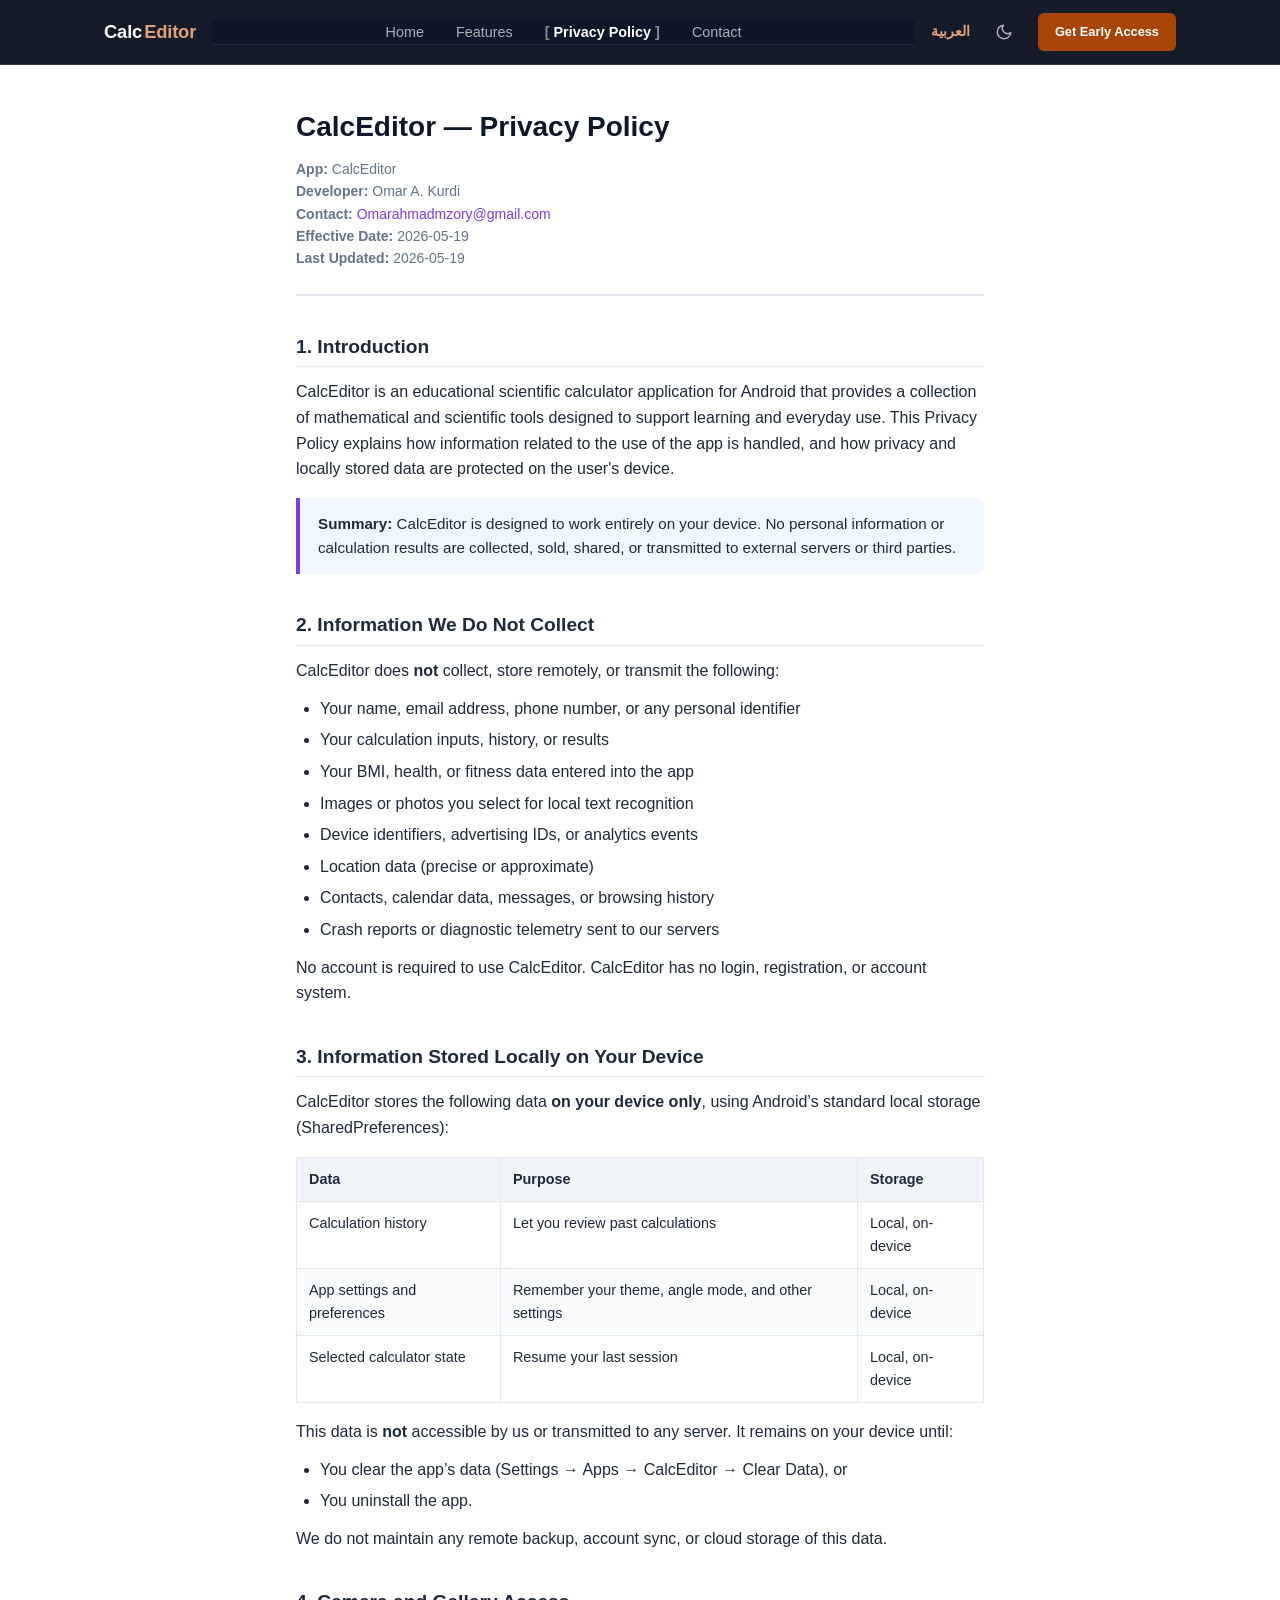
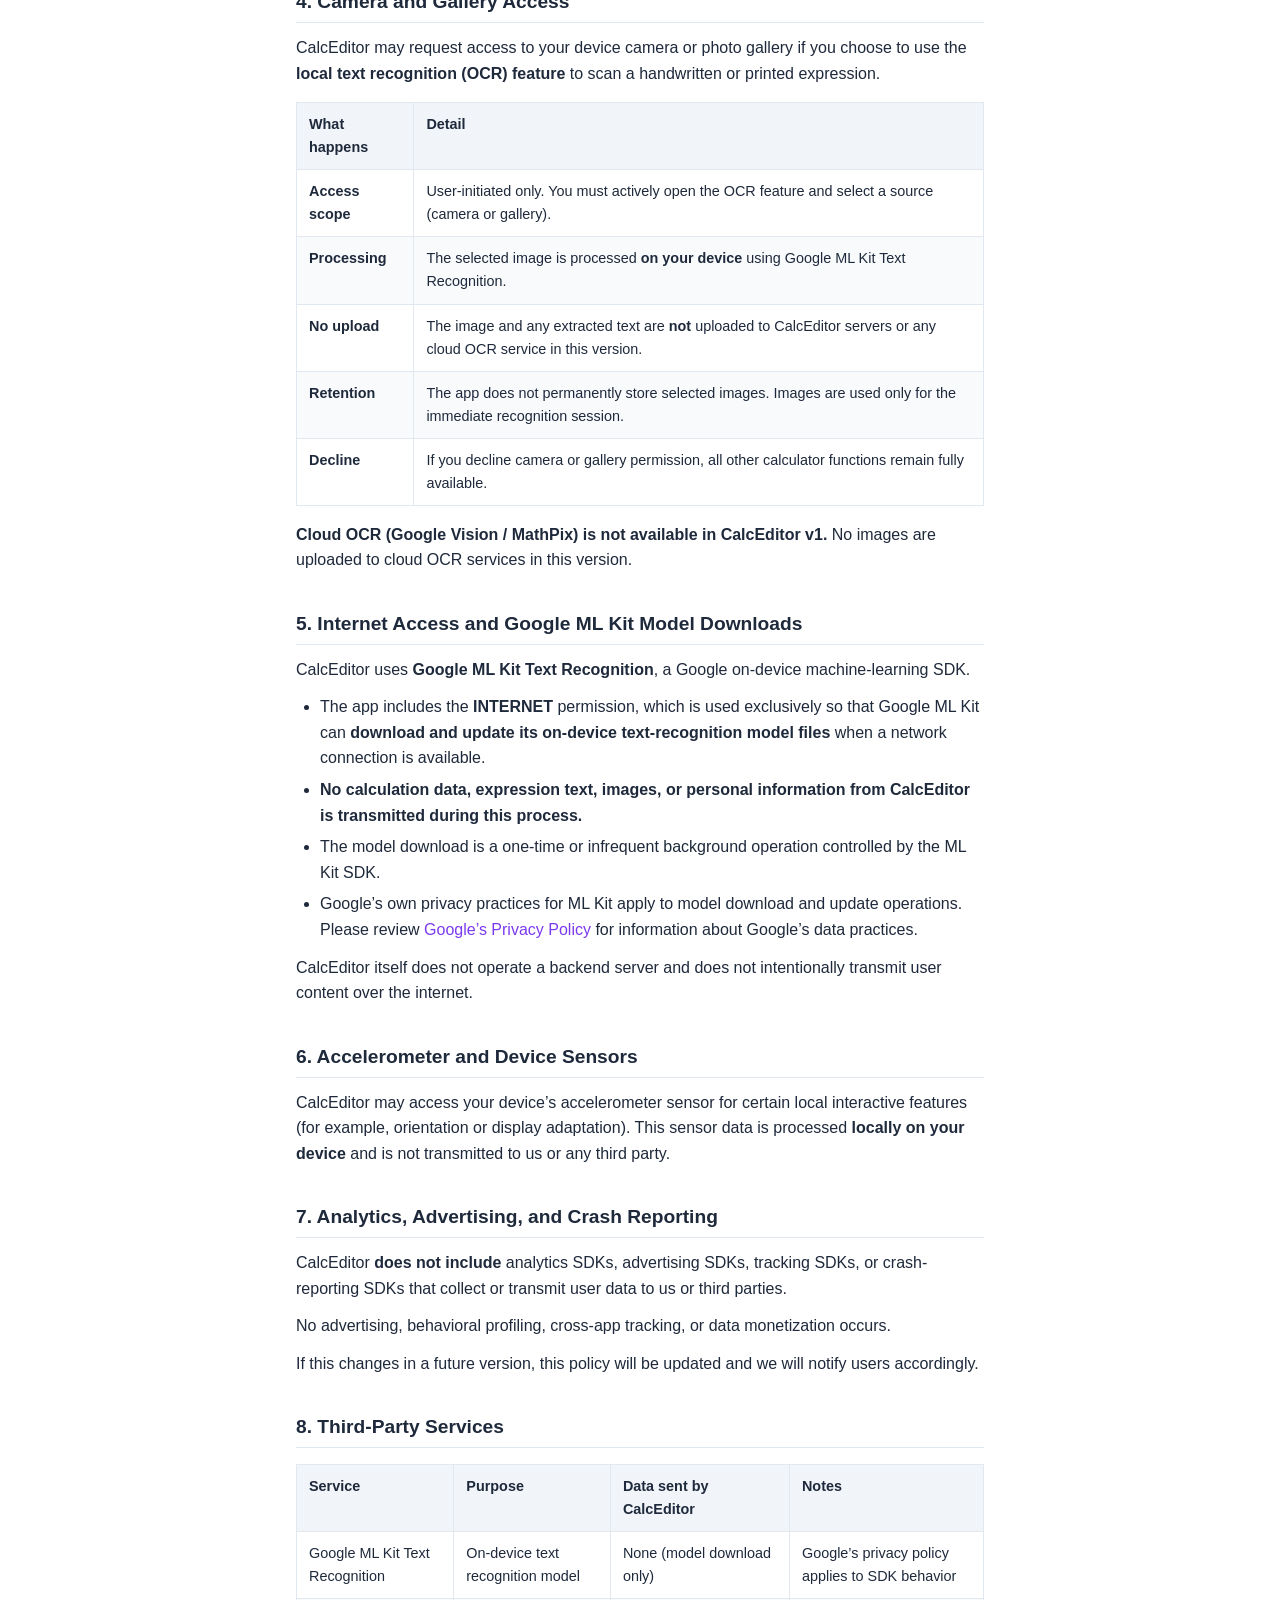
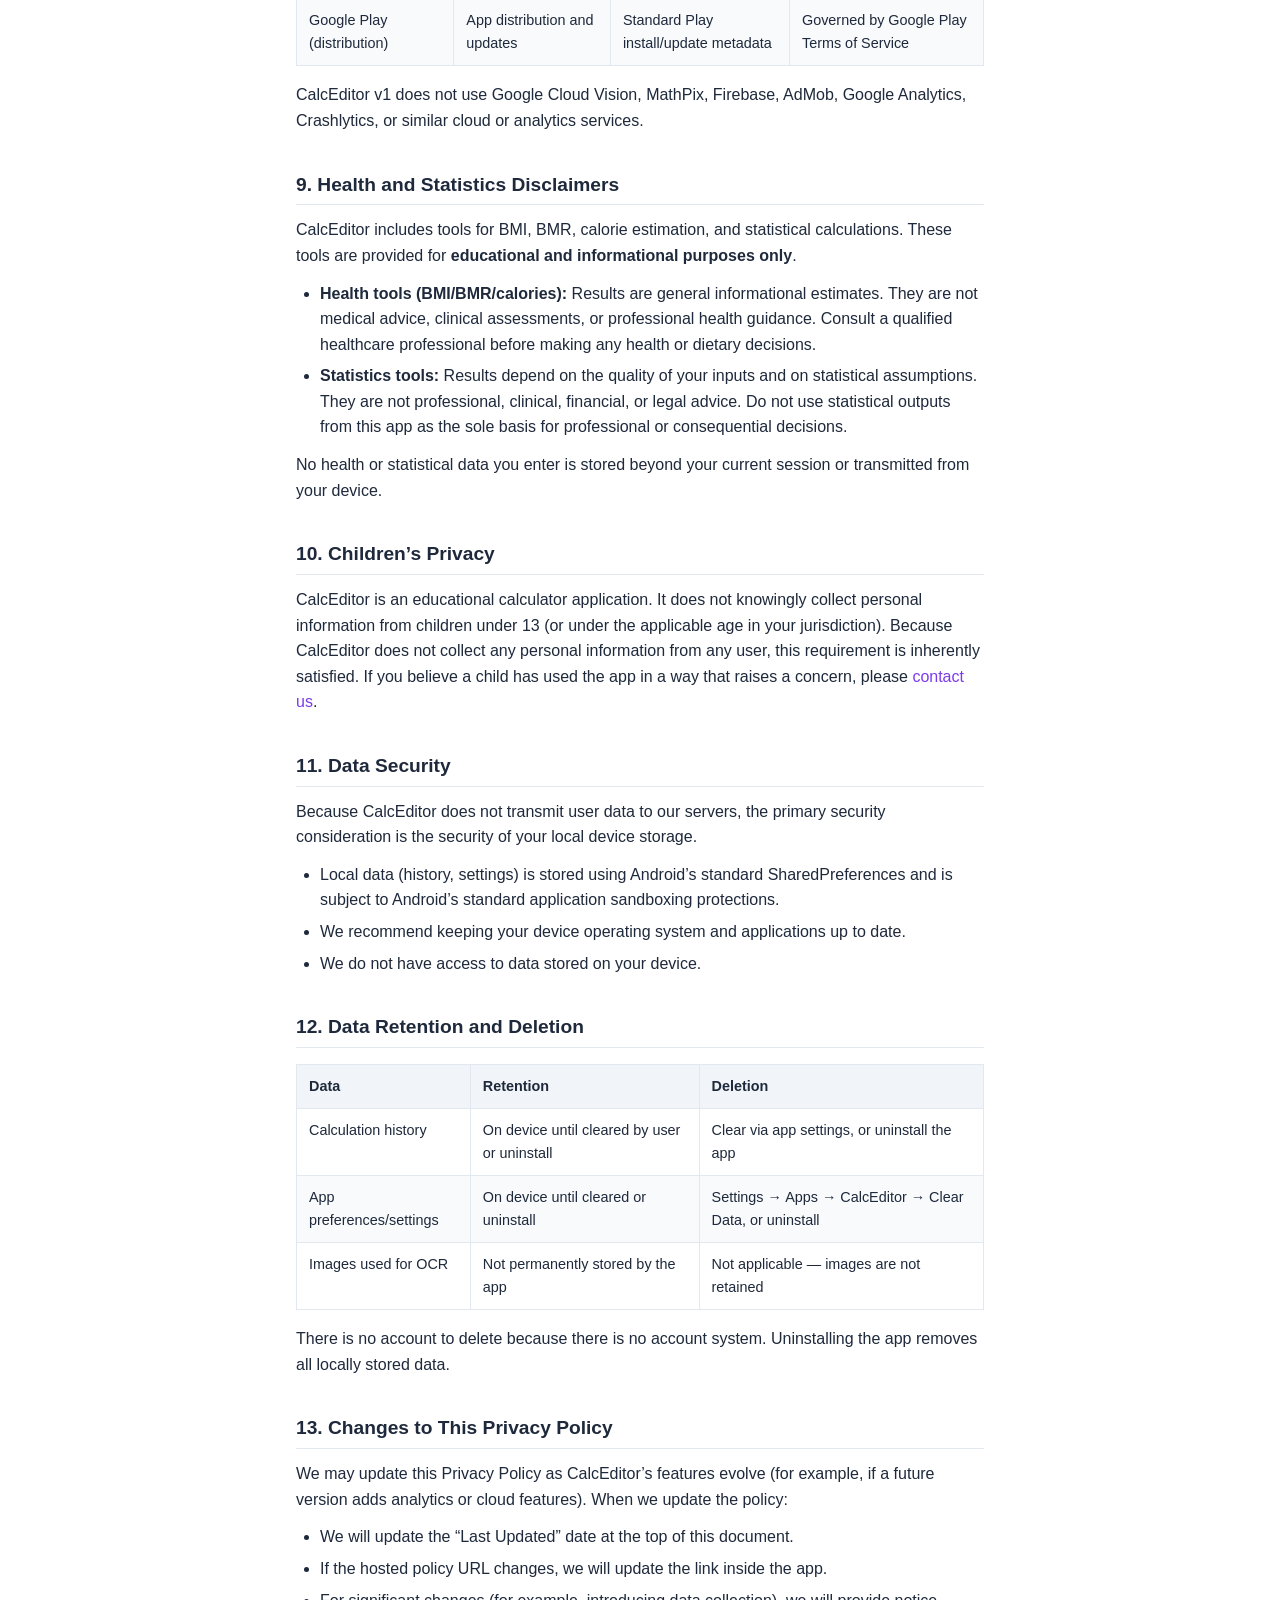
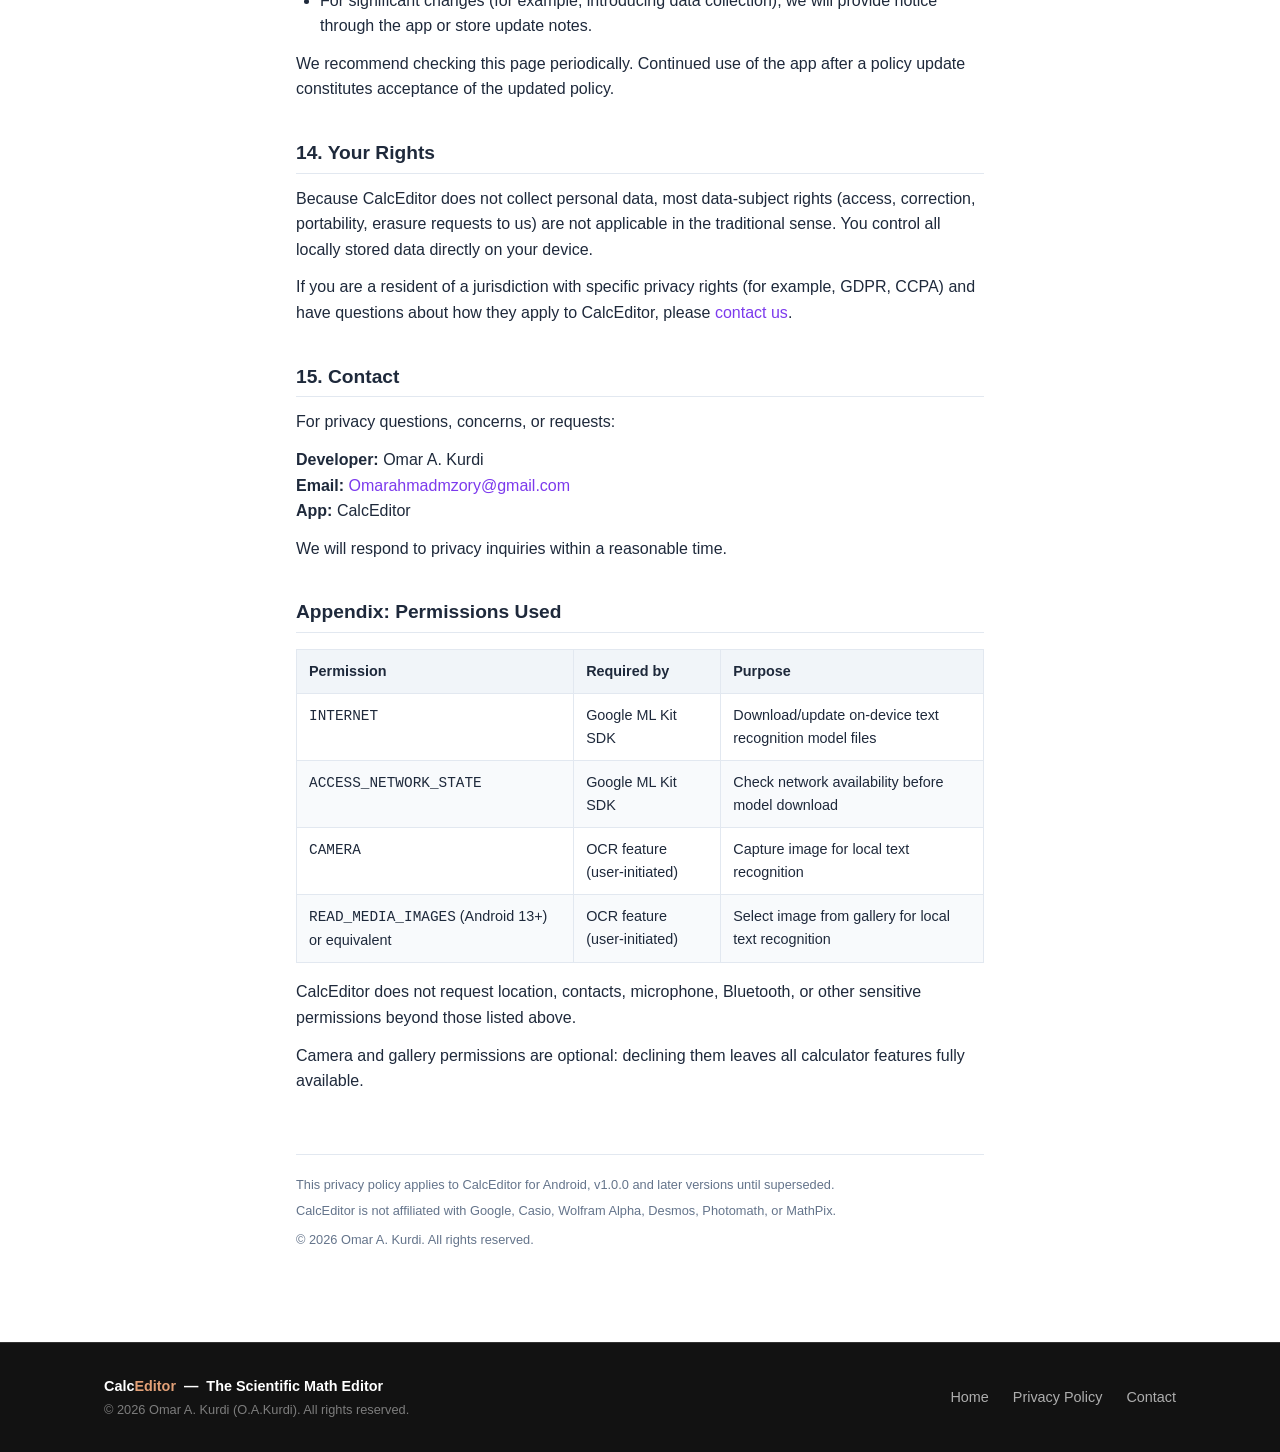
==== commit 750f5a22: "S004B - SITE_COLOR_SYSTEM_REVISION" ====
--- a/privacy-policy/index.html
+++ b/privacy-policy/index.html
@@ -5,13 +5,19 @@
   <meta name="viewport" content="width=device-width, initial-scale=1.0">
   <title>CalcEditor — Privacy Policy</title>
   <meta name="description" content="Privacy Policy for CalcEditor, the educational scientific calculator app by Omar A. Kurdi.">
-  <script src="../assets/site.js?v=1691b" charset="UTF-8"></script>
+  <script src="../assets/site.js?v=s004" charset="UTF-8"></script>
   <link rel="stylesheet" href="../assets/site.css?v=1691b">
+  <link rel="stylesheet" href="../assets/css/site-design-system.css?v=s004">
+  <link rel="stylesheet" href="../assets/css/site-shell.css?v=s004">
 </head>
 <body>
 
-<!-- Navigation -->
-<nav id="site-nav"></nav>
+<a href="#main-content" class="cx-skip-link">Skip to main content</a>
+
+<!-- Site shell: shared header/nav (rendered by assets/site.js) -->
+<header id="site-header"></header>
+
+<main id="main-content">
 
 <div class="page">
 
@@ -26,7 +32,7 @@
     </div>
   </header>
 
- <section>
+  <section>
     <h2>1. Introduction</h2>
     <p>CalcEditor is an educational scientific calculator application for Android that provides a collection of mathematical and scientific tools designed to support learning and everyday use. This Privacy Policy explains how information related to the use of the app is handled, and how privacy and locally stored data are protected on the user's device.</p>
     <div class="summary-box">
@@ -257,5 +263,11 @@
   </footer>
 
 </div>
+
+</main>
+
+<!-- Site shell: shared footer (rendered by assets/site.js) -->
+<footer id="site-footer"></footer>
+
 </body>
 </html>
--- a/assets/css/site-design-system.css
+++ b/assets/css/site-design-system.css
@@ -0,0 +1,555 @@
+/*
+  CalcEditor Site Design System — Foundation (S003)
+  ---------------------------------------------------
+  Standalone token + component-primitive layer. Not yet wired into
+  production pages (index.html / index_ar.html / privacy-policy/*).
+  Namespaced with a `cx-` prefix (custom properties: --cx-*, classes: .cx-*)
+  so it can be adopted incrementally in S004/S005 without colliding with
+  the existing assets/site.css class names.
+
+  Design direction: a "precision instrument" reading of CalcEditor's
+  identity — hairline borders over soft shadows, tabular/monospace
+  numerals for anything numeric, a bracket-frame signature motif
+  (mathematical grouping), a sharper/smaller radius scale used
+  deliberately rather than uniformly. No external fonts, no build
+  step — system font stacks only.
+
+  S004B (color revision): the original navy/violet palette read as
+  "too blue everywhere" per Owner feedback. Base neutrals are now
+  genuine grays (no blue cast); the single accent is a copper/burnt-
+  orange, used only for primary buttons, links, the active-nav/bracket
+  indicator, and the focus ring — never as a background. See the
+  Color Tokens section below for full before/after values, and
+  docs/audits/SITE_COLOR_SYSTEM_REVISION_S004B_2026-07-29.md for the
+  contrast re-verification.
+*/
+
+/* =========================================================
+   1. TYPOGRAPHY TOKENS
+   ========================================================= */
+:root{
+  /* Font stacks */
+  --cx-font-en:-apple-system,BlinkMacSystemFont,"Segoe UI",Roboto,"Helvetica Neue",Arial,sans-serif;
+  --cx-font-ar:"Segoe UI",-apple-system,BlinkMacSystemFont,Tahoma,Roboto,"Helvetica Neue",Arial,sans-serif;
+  --cx-font-fallback:system-ui,sans-serif;
+  --cx-font-data:ui-monospace,"SF Mono","Cascadia Code","Consolas","Roboto Mono",monospace;
+
+  /* Type scale (fluid, clamp-based — stable across breakpoints without
+     hard-coding device widths) */
+  --cx-text-xs:clamp(0.75rem,0.72rem + 0.1vw,0.8rem);      /* small/meta */
+  --cx-text-sm:clamp(0.85rem,0.82rem + 0.12vw,0.9rem);     /* labels, nav */
+  --cx-text-base:clamp(0.95rem,0.92rem + 0.15vw,1rem);     /* body */
+  --cx-text-lg:clamp(1.05rem,1rem + 0.2vw,1.15rem);        /* lead paragraph */
+  --cx-text-xl:clamp(1.25rem,1.15rem + 0.4vw,1.5rem);      /* h3 */
+  --cx-text-2xl:clamp(1.5rem,1.3rem + 0.8vw,2rem);         /* h2 */
+  --cx-text-3xl:clamp(1.9rem,1.5rem + 1.6vw,2.75rem);      /* h1 */
+  --cx-text-display:clamp(2.25rem,1.7rem + 2.4vw,3.5rem);  /* hero/display */
+
+  /* Line height */
+  --cx-leading-tight:1.15;
+  --cx-leading-heading:1.25;
+  --cx-leading-body:1.65;
+  --cx-leading-body-ar:1.85; /* Arabic script benefits from extra leading */
+
+  /* Weight */
+  --cx-weight-regular:400;
+  --cx-weight-medium:500;
+  --cx-weight-semibold:600;
+  --cx-weight-bold:700;
+  --cx-weight-black:800;
+
+  /* Letter spacing — LTR/English only; never applied to Arabic (see §6) */
+  --cx-tracking-tight:-0.01em;
+  --cx-tracking-normal:0;
+  --cx-tracking-wide:0.04em;
+  --cx-tracking-eyebrow:0.08em;
+
+  /* Reading widths */
+  --cx-measure-reading:65ch;
+  --cx-measure-narrow:52ch;
+}
+
+/* =========================================================
+   2. COLOR TOKENS  (revised S004B — neutral-first, single accent)
+   ---------------------------------------------------------
+   S004B replaced the previous navy/violet-tinted palette after Owner
+   feedback that it read as "too blue everywhere" in both themes. Base
+   neutrals below are genuine grays (R≈G≈B, no blue cast) rather than a
+   navy/graphite tint. Exactly one accent hue remains — a copper/burnt-
+   orange grounded in scientific-instrument materials (oxidized copper
+   trace/calibration-mark tones), deliberately not blue, not violet, and
+   not the generic near-black+acid-accent AI-design default: it sits in a
+   warmer, more muted register than that cliché and is used only for
+   primary buttons, links, the active-nav/bracket indicator, and the
+   focus ring — never as a background or gradient. Previous values are
+   recorded per-token below for the S004B before/after report.
+   ========================================================= */
+:root{
+  /* Named palette (the "signature" families) */
+  --cx-ink-950:#0a0a0a;   /* was #0b0f1d (navy-black) */
+  --cx-ink-900:#121212;   /* was #0f1424 (navy-black) */
+  --cx-ink-800:#1e1e1e;   /* was #171d33 (navy-black) */
+  --cx-accent-300:#e2a077; /* was --cx-violet-300 #c4b5fd — light accent tint for dark-mode text */
+  --cx-violet-300:var(--cx-accent-300); /* compatibility alias: assets/css/site-shell.css (S004, out of S004B's file scope) references --cx-violet-300 directly for the logo/lang-switch/footer accent — kept resolving to the new copper tone rather than left undefined */
+  --cx-accent-500:#c2540e; /* was --cx-violet-500 #8b5cf6 */
+  --cx-accent-600:#a8460a; /* was --cx-violet-600 #7c3aed — primary accent */
+  --cx-accent-700:#8a3908; /* was --cx-violet-700 #6d28d9 — accent hover */
+  --cx-paper-50:#fafafa;   /* was #fafafc (slightly blue-tinted) */
+  --cx-paper-100:#f1f1f1;  /* was #f3f4f8 (slightly blue-tinted) */
+  --cx-graphite-200:#e1e1e1; /* was #e4e6ed (blue-tinted) */
+  --cx-graphite-400:#6d6d6d; /* was #666c80 (blue-tinted); #757575 initially tried here measured 4.41:1 (failed AA), this value verifies at 4.96:1 on --cx-paper-50 */
+  --cx-graphite-600:#494949; /* was #4b5163 (blue-tinted) */
+  --cx-graphite-900:#171717; /* was #1b2030 (blue-tinted) */
+
+  /* Semantic state colors — success/error kept; warning shifted more
+     gold/olive and info desaturated so neither reads as "the accent"
+     nor keeps contributing to an overall blue impression */
+  --cx-result-600:#15803d; /* was #16a34a */
+  --cx-result-100:#dcfce7;
+  --cx-amber-600:#a16207;  /* was #d97706 — shifted toward gold, away from the new copper accent */
+  --cx-amber-100:#fef3c7;
+  --cx-red-600:#dc2626;
+  --cx-red-100:#fee2e2;
+  --cx-blue-600:#3b5ba6;  /* was #2563eb — desaturated/muted so "info" no longer reads as vivid blue */
+  --cx-blue-100:#dbeafe;
+
+  /* Role tokens — light mode (default) */
+  --cx-color-brand:var(--cx-accent-600);        /* was var(--cx-violet-600) */
+  --cx-color-brand-hover:var(--cx-accent-700);  /* was var(--cx-violet-700) */
+  --cx-color-accent:var(--cx-accent-600);       /* was var(--cx-violet-500) — now identical to brand: exactly ONE accent, not two hues */
+  --cx-color-text:var(--cx-graphite-900);
+  --cx-color-text-secondary:var(--cx-graphite-600);
+  --cx-color-text-muted:var(--cx-graphite-400);
+  --cx-color-bg:var(--cx-paper-50);
+  --cx-color-surface:#ffffff;
+  --cx-color-surface-subtle:var(--cx-paper-100);
+  --cx-color-border:var(--cx-graphite-200);
+  --cx-color-border-strong:var(--cx-graphite-400);
+  --cx-color-focus-ring:var(--cx-accent-600);   /* was var(--cx-violet-600) */
+  --cx-color-success:var(--cx-result-600);
+  --cx-color-success-bg:var(--cx-result-100);
+  --cx-color-warning:var(--cx-amber-600);
+  --cx-color-warning-bg:var(--cx-amber-100);
+  --cx-color-error:var(--cx-red-600);
+  --cx-color-error-bg:var(--cx-red-100);
+  --cx-color-info:var(--cx-blue-600);
+  --cx-color-info-bg:var(--cx-blue-100);
+  --cx-color-disabled-bg:var(--cx-graphite-200);
+  --cx-color-disabled-text:var(--cx-graphite-400);
+
+  /* On-dark-surface text (hero, dark cards) — already neutral
+     (white + alpha), unchanged by this revision */
+  --cx-color-on-dark:#ffffff;
+  --cx-color-on-dark-secondary:rgba(255,255,255,.66);
+  --cx-color-on-dark-muted:rgba(255,255,255,.45);
+  --cx-color-on-dark-border:rgba(255,255,255,.14);
+}
+
+/* Dark theme — carried forward from the existing production system
+   (assets/site.css already implements manual + prefers-color-scheme
+   dark mode; docs/SITE_ROADMAP.md §21 explicitly keeps both for Phase 1) */
+@media (prefers-color-scheme:dark){
+  :root:not(.cx-light){
+    --cx-color-text:#f2f2f2;          /* was #eef0fb (blue-tinted) */
+    --cx-color-text-secondary:#c7c7c7; /* was #c7cadb (blue-tinted) */
+    --cx-color-text-muted:#9a9a9a;     /* was #8d92a8 (blue-tinted) */
+    --cx-color-bg:var(--cx-ink-900);
+    --cx-color-surface:var(--cx-ink-800);
+    --cx-color-surface-subtle:#171717; /* was #141a2c (navy-tinted) */
+    --cx-color-border:#2a2a2a;         /* was #252c44 (navy-tinted) */
+    --cx-color-border-strong:#3d3d3d;  /* was #3a4260 (navy-tinted) */
+    --cx-color-accent:var(--cx-accent-300); /* was var(--cx-violet-300) */
+  }
+}
+:root.cx-dark{
+  --cx-color-text:#f2f2f2;
+  --cx-color-text-secondary:#c7c7c7;
+  --cx-color-text-muted:#9a9a9a;
+  --cx-color-bg:var(--cx-ink-900);
+  --cx-color-surface:var(--cx-ink-800);
+  --cx-color-surface-subtle:#171717;
+  --cx-color-border:#2a2a2a;
+  --cx-color-border-strong:#3d3d3d;
+  --cx-color-accent:var(--cx-accent-300);
+}
+
+/* =========================================================
+   3. SPACING TOKENS
+   ========================================================= */
+:root{
+  --cx-space-1:0.25rem;   /* 4px  */
+  --cx-space-2:0.5rem;    /* 8px  */
+  --cx-space-3:0.75rem;   /* 12px */
+  --cx-space-4:1rem;      /* 16px */
+  --cx-space-5:1.5rem;    /* 24px */
+  --cx-space-6:2rem;      /* 32px */
+  --cx-space-7:3rem;      /* 48px */
+  --cx-space-8:4rem;      /* 64px */
+  --cx-space-9:6rem;      /* 96px */
+
+  --cx-space-inline:var(--cx-space-3);   /* default gap between inline items */
+  --cx-space-stack:var(--cx-space-4);    /* default gap between stacked blocks */
+  --cx-space-section:clamp(3rem,2.2rem + 3vw,6rem); /* vertical section rhythm */
+  --cx-container-padding:clamp(1rem,0.7rem + 1.2vw,1.5rem);
+  --cx-space-mobile-safe:1rem; /* minimum edge padding, never go below this */
+}
+
+/* =========================================================
+   4. GEOMETRY TOKENS
+   ========================================================= */
+:root{
+  --cx-content-max:1120px;
+  --cx-reading-max:var(--cx-measure-reading);
+
+  --cx-radius-none:0;
+  --cx-radius-xs:4px;
+  --cx-radius-sm:6px;
+  --cx-radius-md:10px;
+  --cx-radius-lg:16px;
+  --cx-radius-pill:999px;
+
+  --cx-border-width:1px;
+  --cx-border-width-strong:2px;
+
+  --cx-shadow-none:none;
+  --cx-shadow-resting:0 1px 2px rgba(15,20,36,.04);
+  --cx-shadow-elevated:0 8px 24px rgba(15,20,36,.10);
+  --cx-shadow-focus:0 0 0 3px rgba(168,70,10,.35); /* S004B: was rgba(124,58,237,.35) violet — now matches the new copper accent */
+
+  --cx-control-height-sm:32px;
+  --cx-control-height-md:40px;
+  --cx-control-height-lg:48px;
+  --cx-target-min:44px; /* minimum interactive target, WCAG 2.5.5-informed */
+}
+
+/* =========================================================
+   5. MOTION TOKENS
+   ========================================================= */
+:root{
+  --cx-duration-fast:120ms;
+  --cx-duration-base:180ms;
+  --cx-duration-slow:280ms;
+  --cx-ease-standard:cubic-bezier(.4,0,.2,1);
+  --cx-ease-out:cubic-bezier(0,0,.2,1);
+}
+.cx-shell{scroll-behavior:smooth}
+@media (prefers-reduced-motion:reduce){
+  .cx-shell{scroll-behavior:auto}
+  *,*::before,*::after{
+    animation-duration:0.001ms!important;
+    animation-iteration-count:1!important;
+    transition-duration:0.001ms!important;
+    scroll-behavior:auto!important;
+  }
+}
+
+/* =========================================================
+   6. BASE / DIRECTIONALITY
+   ========================================================= */
+*,*::before,*::after{box-sizing:border-box}
+.cx-shell{
+  margin:0;
+  font-family:var(--cx-font-en),var(--cx-font-fallback);
+  font-size:16px;
+  line-height:var(--cx-leading-body);
+  color:var(--cx-color-text);
+  background:var(--cx-color-bg);
+  -webkit-text-size-adjust:100%;
+}
+/* Matches a [dir="rtl"] element directly (not only as an ancestor of
+   .cx-shell) so a nested RTL region works correctly even when the
+   .cx-shell root itself stays LTR — e.g. a mixed-language preview page,
+   as opposed to a whole-file-Arabic production page where <html> itself
+   carries dir="rtl". font-family/line-height inherit to all descendants. */
+[dir="rtl"] .cx-shell,.cx-shell[dir="rtl"],[dir="rtl"]{
+  font-family:var(--cx-font-ar),var(--cx-font-fallback);
+  line-height:var(--cx-leading-body-ar);
+}
+/* Letter-spacing utilities are LTR-only by construction: they are never
+   applied to an element carrying [dir="rtl"] or :lang(ar) content. */
+:lang(ar){letter-spacing:0!important}
+
+.cx-visually-hidden{
+  position:absolute!important;
+  width:1px;height:1px;
+  padding:0;margin:-1px;
+  overflow:hidden;
+  clip:rect(0,0,0,0);
+  white-space:nowrap;
+  border:0;
+}
+
+.cx-skip-link{
+  position:absolute;
+  inset-inline-start:var(--cx-space-3);
+  top:-48px;
+  background:var(--cx-color-brand);
+  color:#fff;
+  padding:var(--cx-space-2) var(--cx-space-4);
+  border-radius:var(--cx-radius-sm);
+  font-size:var(--cx-text-sm);
+  font-weight:var(--cx-weight-semibold);
+  z-index:1000;
+  transition:top var(--cx-duration-base) var(--cx-ease-out);
+}
+.cx-skip-link:focus{top:var(--cx-space-3)}
+
+/* Directional mirroring — applied ONLY to elements whose meaning is
+   directional (arrows, "next/back" chevrons). Never applied blanket. */
+[dir="rtl"] .cx-mirror-rtl{transform:scaleX(-1)}
+
+/* Focus-visible — one consistent ring, meets the roadmap's accessibility
+   requirement for a visible keyboard focus indicator (S002 §23) */
+.cx-shell :focus-visible{
+  outline:var(--cx-border-width-strong) solid var(--cx-color-focus-ring);
+  outline-offset:2px;
+  border-radius:var(--cx-radius-xs);
+}
+
+/* =========================================================
+   7. LAYOUT PRIMITIVES
+   ========================================================= */
+.cx-container{
+  max-width:var(--cx-content-max);
+  margin-inline:auto;
+  padding-inline:var(--cx-container-padding);
+}
+.cx-container-narrow{
+  max-width:var(--cx-reading-max);
+  margin-inline:auto;
+  padding-inline:var(--cx-container-padding);
+}
+.cx-section{padding-block:var(--cx-space-section)}
+.cx-stack{display:flex;flex-direction:column;gap:var(--cx-space-stack)}
+.cx-stack-sm{display:flex;flex-direction:column;gap:var(--cx-space-2)}
+.cx-stack-lg{display:flex;flex-direction:column;gap:var(--cx-space-6)}
+.cx-inline{display:flex;flex-wrap:wrap;align-items:center;gap:var(--cx-space-inline)}
+.cx-grid{
+  display:grid;
+  grid-template-columns:repeat(auto-fit,minmax(min(260px,100%),1fr));
+  gap:var(--cx-space-5);
+}
+@media (max-width:640px){
+  .cx-grid{grid-template-columns:minmax(0,1fr)}
+}
+
+/* =========================================================
+   8. TEXT PRIMITIVES
+   ========================================================= */
+.cx-eyebrow{
+  display:inline-flex;
+  align-items:center;
+  gap:var(--cx-space-2);
+  font-size:var(--cx-text-xs);
+  font-weight:var(--cx-weight-bold);
+  letter-spacing:var(--cx-tracking-eyebrow);
+  text-transform:uppercase;
+  color:var(--cx-color-accent); /* S004B: was --cx-color-brand — accent has a lighter dark-mode variant so this text keeps AA contrast on a dark background */
+}
+[dir="rtl"] .cx-eyebrow{letter-spacing:0;text-transform:none}
+/* Bracket-frame signature: a thin, oversized grouping glyph used as a
+   structural frame — echoes mathematical grouping notation. Purely
+   typographic (no image asset), mirrors correctly under RTL because the
+   opening/closing glyphs are swapped via the [dir] selector rather than
+   transformed. */
+.cx-eyebrow--bracketed::before{content:"[ ";font-weight:var(--cx-weight-regular);opacity:.55}
+.cx-eyebrow--bracketed::after{content:" ]";font-weight:var(--cx-weight-regular);opacity:.55}
+[dir="rtl"] .cx-eyebrow--bracketed::before{content:"] "}
+[dir="rtl"] .cx-eyebrow--bracketed::after{content:" ["}
+
+.cx-display{
+  font-size:var(--cx-text-display);
+  font-weight:var(--cx-weight-black);
+  line-height:var(--cx-leading-tight);
+  letter-spacing:var(--cx-tracking-tight);
+  color:var(--cx-color-text);
+}
+[dir="rtl"] .cx-display{letter-spacing:0;line-height:var(--cx-leading-heading)}
+.cx-h1{font-size:var(--cx-text-3xl);font-weight:var(--cx-weight-bold);line-height:var(--cx-leading-heading);letter-spacing:var(--cx-tracking-tight);color:var(--cx-color-text)}
+.cx-h2{font-size:var(--cx-text-2xl);font-weight:var(--cx-weight-bold);line-height:var(--cx-leading-heading);color:var(--cx-color-text)}
+.cx-h3{font-size:var(--cx-text-xl);font-weight:var(--cx-weight-semibold);line-height:var(--cx-leading-heading);color:var(--cx-color-text)}
+[dir="rtl"] .cx-h1,[dir="rtl"] .cx-h2,[dir="rtl"] .cx-h3{letter-spacing:0}
+
+.cx-lead{font-size:var(--cx-text-lg);color:var(--cx-color-text-secondary);max-width:var(--cx-reading-max)}
+.cx-body{font-size:var(--cx-text-base);color:var(--cx-color-text);max-width:var(--cx-reading-max)}
+.cx-muted{font-size:var(--cx-text-sm);color:var(--cx-color-text-muted)}
+.cx-small{font-size:var(--cx-text-xs);color:var(--cx-color-text-secondary)}
+
+/* Numeric/data treatment — tabular figures + monospace, reserved for
+   calculator-style output, stats, or figures. Never applied to Arabic
+   prose; intended for Western-digit numeric content specifically. */
+.cx-numeral{
+  font-family:var(--cx-font-data),var(--cx-font-fallback);
+  font-variant-numeric:tabular-nums;
+  font-feature-settings:"tnum" 1;
+}
+
+/* =========================================================
+   9. BUTTONS
+   ========================================================= */
+.cx-btn{
+  display:inline-flex;
+  align-items:center;
+  justify-content:center;
+  gap:var(--cx-space-2);
+  min-height:var(--cx-control-height-lg);
+  min-width:var(--cx-target-min);
+  padding-inline:var(--cx-space-5);
+  border-radius:var(--cx-radius-sm);
+  font-size:var(--cx-text-sm);
+  font-weight:var(--cx-weight-semibold);
+  border:var(--cx-border-width) solid transparent;
+  cursor:pointer;
+  text-decoration:none;
+  transition:background-color var(--cx-duration-base) var(--cx-ease-standard),
+             border-color var(--cx-duration-base) var(--cx-ease-standard),
+             transform var(--cx-duration-fast) var(--cx-ease-out);
+}
+.cx-btn:active{transform:translateY(1px)}
+.cx-btn--primary{background:var(--cx-color-brand);color:#fff}
+.cx-btn--primary:hover{background:var(--cx-color-brand-hover)}
+.cx-btn--secondary{background:transparent;border-color:var(--cx-color-border-strong);color:var(--cx-color-text)}
+.cx-btn--secondary:hover{background:var(--cx-color-surface-subtle)}
+.cx-btn--text{
+  min-height:auto;min-width:auto;padding-inline:0;
+  background:none;border:none;color:var(--cx-color-accent); /* S004B: was --cx-color-brand, see .cx-eyebrow note above */
+  font-weight:var(--cx-weight-semibold);
+  text-decoration:underline;text-underline-offset:3px;
+}
+.cx-btn--text:hover{color:var(--cx-color-brand-hover)}
+.cx-btn[disabled],.cx-btn--disabled{
+  background:var(--cx-color-disabled-bg);
+  color:var(--cx-color-disabled-text);
+  border-color:transparent;
+  cursor:not-allowed;
+  transform:none;
+}
+.cx-icon-btn{
+  display:inline-flex;align-items:center;justify-content:center;
+  width:var(--cx-control-height-md);height:var(--cx-control-height-md);
+  min-width:var(--cx-target-min);min-height:var(--cx-target-min);
+  border-radius:var(--cx-radius-sm);
+  border:var(--cx-border-width) solid transparent;
+  background:transparent;color:var(--cx-color-text-secondary);
+  cursor:pointer;
+  transition:background-color var(--cx-duration-base) var(--cx-ease-standard),color var(--cx-duration-base) var(--cx-ease-standard);
+}
+.cx-icon-btn:hover{background:var(--cx-color-surface-subtle);color:var(--cx-color-text)}
+
+/* =========================================================
+   10. CARDS / SURFACES
+   ========================================================= */
+.cx-card{
+  background:var(--cx-color-surface);
+  border:var(--cx-border-width) solid var(--cx-color-border);
+  border-radius:var(--cx-radius-md);
+  padding:var(--cx-space-5);
+  box-shadow:var(--cx-shadow-resting);
+  transition:border-color var(--cx-duration-base) var(--cx-ease-standard),box-shadow var(--cx-duration-base) var(--cx-ease-standard);
+}
+.cx-card:hover{border-color:var(--cx-color-brand);box-shadow:var(--cx-shadow-elevated)}
+.cx-card--feature{display:flex;flex-direction:column;gap:var(--cx-space-3)}
+.cx-card--info{background:var(--cx-color-surface-subtle);border-color:var(--cx-color-border)}
+.cx-card__icon{
+  width:40px;height:40px;
+  display:flex;align-items:center;justify-content:center;
+  border-radius:var(--cx-radius-sm);
+  background:color-mix(in srgb, var(--cx-color-brand) 12%, transparent);
+  color:var(--cx-color-brand);
+}
+.cx-card__title{font-size:var(--cx-text-base);font-weight:var(--cx-weight-bold);color:var(--cx-color-text)}
+.cx-card__desc{font-size:var(--cx-text-sm);color:var(--cx-color-text-secondary);line-height:var(--cx-leading-body)}
+
+.cx-notice{
+  display:flex;gap:var(--cx-space-3);
+  padding:var(--cx-space-4);
+  border-radius:var(--cx-radius-sm);
+  border-inline-start:var(--cx-border-width-strong) solid var(--cx-color-info);
+  background:var(--cx-color-info-bg);
+  color:var(--cx-graphite-900);
+  font-size:var(--cx-text-sm);
+}
+.cx-notice--success{border-inline-start-color:var(--cx-color-success);background:var(--cx-color-success-bg)}
+.cx-notice--warning{border-inline-start-color:var(--cx-color-warning);background:var(--cx-color-warning-bg)}
+.cx-notice--error{border-inline-start-color:var(--cx-color-error);background:var(--cx-color-error-bg)}
+
+.cx-badge{
+  display:inline-flex;align-items:center;
+  padding:var(--cx-space-1) var(--cx-space-3);
+  border-radius:var(--cx-radius-pill);
+  font-size:var(--cx-text-xs);
+  font-weight:var(--cx-weight-semibold);
+  background:var(--cx-color-surface-subtle);
+  border:var(--cx-border-width) solid var(--cx-color-border);
+  color:var(--cx-color-text-secondary);
+}
+
+.cx-divider{border:0;border-top:var(--cx-border-width) solid var(--cx-color-border);margin-block:var(--cx-space-6)}
+
+.cx-media-frame{
+  aspect-ratio:16/10;
+  border-radius:var(--cx-radius-lg);
+  border:var(--cx-border-width) solid var(--cx-color-border);
+  background:
+    linear-gradient(135deg,var(--cx-color-surface-subtle) 25%,transparent 25%) -8px 0/16px 16px,
+    linear-gradient(315deg,var(--cx-color-surface-subtle) 25%,transparent 25%) -8px 0/16px 16px,
+    var(--cx-color-surface);
+  display:flex;align-items:center;justify-content:center;
+  color:var(--cx-color-text-muted);
+  font-size:var(--cx-text-sm);
+  overflow:hidden;
+}
+
+/* =========================================================
+   11. FORMS
+   ========================================================= */
+.cx-field{display:flex;flex-direction:column;gap:var(--cx-space-2)}
+.cx-label{font-size:var(--cx-text-sm);font-weight:var(--cx-weight-semibold);color:var(--cx-color-text)}
+.cx-input,.cx-textarea,.cx-select{
+  min-height:var(--cx-control-height-lg);
+  padding-inline:var(--cx-space-3);
+  border:var(--cx-border-width) solid var(--cx-color-border-strong);
+  border-radius:var(--cx-radius-sm);
+  background:var(--cx-color-surface);
+  color:var(--cx-color-text);
+  font-size:var(--cx-text-base);
+  font-family:inherit;
+  transition:border-color var(--cx-duration-base) var(--cx-ease-standard),box-shadow var(--cx-duration-base) var(--cx-ease-standard);
+}
+.cx-textarea{min-height:calc(var(--cx-control-height-lg) * 2.4);padding-block:var(--cx-space-3);resize:vertical}
+.cx-input:hover,.cx-textarea:hover,.cx-select:hover{border-color:var(--cx-color-text-secondary)}
+.cx-input:focus-visible,.cx-textarea:focus-visible,.cx-select:focus-visible{
+  border-color:var(--cx-color-brand);
+  box-shadow:var(--cx-shadow-focus);
+  outline:none;
+}
+.cx-input[disabled],.cx-textarea[disabled],.cx-select[disabled]{
+  background:var(--cx-color-disabled-bg);
+  color:var(--cx-color-disabled-text);
+  cursor:not-allowed;
+}
+.cx-input--invalid{border-color:var(--cx-color-error)}
+.cx-validation{display:flex;align-items:center;gap:var(--cx-space-2);font-size:var(--cx-text-xs);color:var(--cx-color-error)}
+
+/* =========================================================
+   12. LINKS
+   ========================================================= */
+.cx-link{color:var(--cx-color-accent);text-decoration:underline;text-underline-offset:3px} /* S004B: was --cx-color-brand, see .cx-eyebrow note above */
+.cx-link:hover{color:var(--cx-color-brand-hover)}
+
+/* =========================================================
+   13. RESPONSIVE FOUNDATION NOTES
+   ---------------------------------------------------------
+   Sizing is fluid via clamp() (§1, §3) so most compositions do not
+   depend on hard breakpoints. Two structural breakpoints are defined
+   for the small number of cases that genuinely need a layout change
+   (grid collapse, container padding floor) rather than fluid scaling:
+     - 640px  → single-column grid collapse
+     - 360px  → minimum-safe compact spacing (handled by
+                --cx-space-mobile-safe as a floor, not a breakpoint)
+   Verified compositions: 320, 360, 390, 430, 768, 1024, 1366, 1440,
+   1920 — see the S003 audit's viewport verification matrix.
+   ========================================================= */
+@media (max-width:640px){
+  .cx-container,.cx-container-narrow{padding-inline:var(--cx-space-mobile-safe)}
+}
--- a/assets/css/site-shell.css
+++ b/assets/css/site-shell.css
@@ -0,0 +1,212 @@
+/*
+  CalcEditor Site Shell — Header, Navigation, Mobile Menu, Footer (S004)
+  -----------------------------------------------------------------------
+  Builds on assets/css/site-design-system.css (S003). Namespaced with the
+  same `cx-` prefix. Replaces the old tab-style `<nav id="site-nav">`
+  bar defined in assets/site.css (that file is left unchanged — its
+  nav/footer rules simply go unused once this markup replaces the old
+  DOM structure; see the S004 audit for the rationale).
+
+  Header and footer intentionally use the fixed dark ink tokens rather
+  than the theme-reactive surface tokens, matching the existing site's
+  brand treatment (the nav/footer have always stayed dark regardless of
+  the light/dark content toggle).
+*/
+
+/* =========================================================
+   HEADER
+   ========================================================= */
+.cx-site-header{
+  position:sticky;
+  top:0;
+  z-index:100;
+  background:rgba(15,20,36,.97);
+  backdrop-filter:blur(8px);
+  -webkit-backdrop-filter:blur(8px);
+  border-bottom:var(--cx-border-width) solid var(--cx-color-on-dark-border);
+}
+.cx-site-header__inner{
+  max-width:var(--cx-content-max);
+  margin-inline:auto;
+  padding-inline:var(--cx-container-padding);
+  min-height:64px;
+  display:flex;
+  align-items:center;
+  justify-content:space-between;
+  gap:var(--cx-space-4);
+}
+.cx-site-header__logo{
+  flex:0 0 auto;
+  display:inline-flex;
+  align-items:baseline;
+  gap:2px;
+  font-size:var(--cx-text-lg);
+  font-weight:var(--cx-weight-black);
+  color:var(--cx-color-on-dark);
+  text-decoration:none;
+  letter-spacing:var(--cx-tracking-tight);
+  white-space:nowrap;
+  overflow:hidden;
+  text-overflow:ellipsis;
+}
+[dir="rtl"] .cx-site-header__logo{letter-spacing:0}
+.cx-site-header__logo:hover{text-decoration:none}
+.cx-site-header__logo-accent{color:var(--cx-violet-300)}
+
+/* Desktop nav list */
+.cx-site-nav{flex:1 1 auto;min-width:0}
+.cx-site-nav__list{
+  list-style:none;
+  display:flex;
+  align-items:center;
+  justify-content:center;
+  gap:var(--cx-space-6);
+  margin:0;
+  padding:0;
+}
+.cx-site-nav__link{
+  position:relative;
+  color:var(--cx-color-on-dark-secondary);
+  font-size:var(--cx-text-sm);
+  font-weight:var(--cx-weight-medium);
+  text-decoration:none;
+  padding-block:var(--cx-space-2);
+  transition:color var(--cx-duration-base) var(--cx-ease-standard);
+}
+.cx-site-nav__link:hover{color:var(--cx-color-on-dark);text-decoration:none}
+/* Active-page state: bracket-frame signature carried from S003's eyebrow
+   treatment, re-used here as the "current page" marker. */
+.cx-site-nav__link[aria-current="page"]{color:var(--cx-color-on-dark);font-weight:var(--cx-weight-semibold)}
+.cx-site-nav__link[aria-current="page"]::before{content:"[ ";opacity:.5}
+.cx-site-nav__link[aria-current="page"]::after{content:" ]";opacity:.5}
+[dir="rtl"] .cx-site-nav__link[aria-current="page"]::before{content:"] "}
+[dir="rtl"] .cx-site-nav__link[aria-current="page"]::after{content:" ["}
+
+/* Actions cluster (lang switch, theme toggle, CTA, hamburger) */
+.cx-site-header__actions{flex:0 0 auto;display:flex;align-items:center;gap:var(--cx-space-3)}
+.cx-lang-switch{
+  color:var(--cx-violet-300)!important;
+  font-weight:var(--cx-weight-semibold);
+  font-size:var(--cx-text-sm);
+  text-decoration:none;
+  white-space:nowrap;
+}
+.cx-lang-switch:hover{color:var(--cx-color-on-dark)!important;text-decoration:none}
+.cx-site-header__actions .cx-icon-btn{color:var(--cx-color-on-dark-secondary)}
+.cx-site-header__actions .cx-icon-btn:hover{color:var(--cx-color-on-dark);background:rgba(255,255,255,.08)}
+.cx-site-header__cta{white-space:nowrap;min-height:38px;padding-inline:var(--cx-space-4);font-size:var(--cx-text-xs)}
+
+/* Theme toggle icon swap (same mechanism as the existing production
+   toggle: a class on <html> selects which icon is visible) */
+.cx-theme-icon-sun{display:none}
+.cx-theme-icon-moon{display:block}
+:root.cx-dark .cx-theme-icon-sun{display:block}
+:root.cx-dark .cx-theme-icon-moon{display:none}
+@media (prefers-color-scheme:dark){
+  :root:not(.cx-light) .cx-theme-icon-sun{display:block}
+  :root:not(.cx-light) .cx-theme-icon-moon{display:none}
+}
+
+/* Hamburger (mobile menu trigger) */
+.cx-menu-toggle{display:none}
+.cx-menu-toggle__bar{
+  position:absolute;left:9px;right:9px;height:2px;
+  background:currentColor;border-radius:2px;
+  transition:transform var(--cx-duration-base) var(--cx-ease-standard),opacity var(--cx-duration-base) var(--cx-ease-standard);
+}
+.cx-menu-toggle__bar:nth-child(1){top:12px}
+.cx-menu-toggle__bar:nth-child(2){top:19px}
+.cx-menu-toggle__bar:nth-child(3){top:26px}
+.cx-menu-toggle[aria-expanded="true"] .cx-menu-toggle__bar:nth-child(1){transform:translateY(7px) rotate(45deg)}
+.cx-menu-toggle[aria-expanded="true"] .cx-menu-toggle__bar:nth-child(2){opacity:0}
+.cx-menu-toggle[aria-expanded="true"] .cx-menu-toggle__bar:nth-child(3){transform:translateY(-7px) rotate(-45deg)}
+
+/* Mobile panel */
+.cx-mobile-panel{
+  position:absolute;
+  inset-inline:0;
+  top:100%;
+  background:rgba(15,20,36,.99);
+  backdrop-filter:blur(12px);
+  -webkit-backdrop-filter:blur(12px);
+  border-bottom:var(--cx-border-width) solid var(--cx-color-on-dark-border);
+  padding:var(--cx-space-4) var(--cx-container-padding) var(--cx-space-5);
+}
+.cx-mobile-panel[hidden]{display:none}
+.cx-mobile-panel__list{list-style:none;margin:0;padding:0;display:flex;flex-direction:column;gap:var(--cx-space-1)}
+.cx-mobile-panel__link{
+  display:block;
+  color:var(--cx-color-on-dark-secondary);
+  font-size:var(--cx-text-base);
+  font-weight:var(--cx-weight-medium);
+  text-decoration:none;
+  padding-block:var(--cx-space-3);
+  min-height:var(--cx-target-min);
+  display:flex;
+  align-items:center;
+  border-bottom:var(--cx-border-width) solid var(--cx-color-on-dark-border);
+}
+.cx-mobile-panel__link:last-child{border-bottom:0}
+.cx-mobile-panel__link:hover{color:var(--cx-color-on-dark);text-decoration:none}
+.cx-mobile-panel__link[aria-current="page"]{color:var(--cx-color-on-dark);font-weight:var(--cx-weight-semibold)}
+.cx-mobile-panel__row{
+  display:flex;align-items:center;justify-content:space-between;
+  padding-block:var(--cx-space-3);
+  border-bottom:var(--cx-border-width) solid var(--cx-color-on-dark-border);
+  color:var(--cx-color-on-dark-secondary);
+  font-size:var(--cx-text-sm);
+}
+.cx-mobile-panel__cta{margin-top:var(--cx-space-4);width:100%}
+
+/* Desktop vs mobile visibility switch. 640px chosen to match where the
+   header's inline content genuinely stops fitting comfortably (measured
+   against the nav link count + actions cluster width), not an arbitrary
+   device label. */
+@media (min-width:641px){
+  .cx-menu-toggle,.cx-mobile-panel{display:none!important}
+}
+@media (max-width:640px){
+  .cx-site-header__inner{min-height:56px;padding-inline:var(--cx-space-mobile-safe)}
+  .cx-site-nav{display:none}
+  .cx-site-header__cta{display:none}
+  .cx-site-header__actions{gap:var(--cx-space-2)}
+  .cx-menu-toggle{
+    display:inline-flex;position:relative;
+    width:var(--cx-control-height-md);height:var(--cx-control-height-md);
+    min-width:var(--cx-target-min);min-height:var(--cx-target-min);
+    border-radius:var(--cx-radius-sm);border:none;background:transparent;
+    color:var(--cx-color-on-dark-secondary);cursor:pointer;
+  }
+  .cx-menu-toggle:hover{background:rgba(255,255,255,.08);color:var(--cx-color-on-dark)}
+}
+
+/* =========================================================
+   FOOTER
+   ========================================================= */
+.cx-site-footer{
+  background:var(--cx-ink-900);
+  border-top:var(--cx-border-width) solid var(--cx-color-on-dark-border);
+  padding-block:var(--cx-space-6);
+  color:var(--cx-color-on-dark-secondary);
+}
+.cx-site-footer__inner{
+  max-width:var(--cx-content-max);
+  margin-inline:auto;
+  padding-inline:var(--cx-container-padding);
+  display:flex;
+  flex-wrap:wrap;
+  align-items:center;
+  justify-content:space-between;
+  gap:var(--cx-space-4);
+}
+.cx-site-footer__brand{font-size:var(--cx-text-sm);font-weight:var(--cx-weight-bold);color:var(--cx-color-on-dark)}
+.cx-site-footer__brand-accent{color:var(--cx-violet-300)}
+.cx-site-footer__copy{font-size:var(--cx-text-xs);color:var(--cx-color-on-dark-muted);margin-top:2px}
+.cx-site-footer__links{display:flex;flex-wrap:wrap;gap:var(--cx-space-5);align-items:center}
+.cx-site-footer__links a{color:var(--cx-color-on-dark-secondary);font-size:var(--cx-text-sm);font-weight:var(--cx-weight-medium);text-decoration:none}
+.cx-site-footer__links a:hover{color:var(--cx-color-on-dark);text-decoration:none}
+
+@media (max-width:640px){
+  .cx-site-footer__inner{flex-direction:column;align-items:center;text-align:center;gap:var(--cx-space-3)}
+  .cx-site-footer__links{justify-content:center}
+}
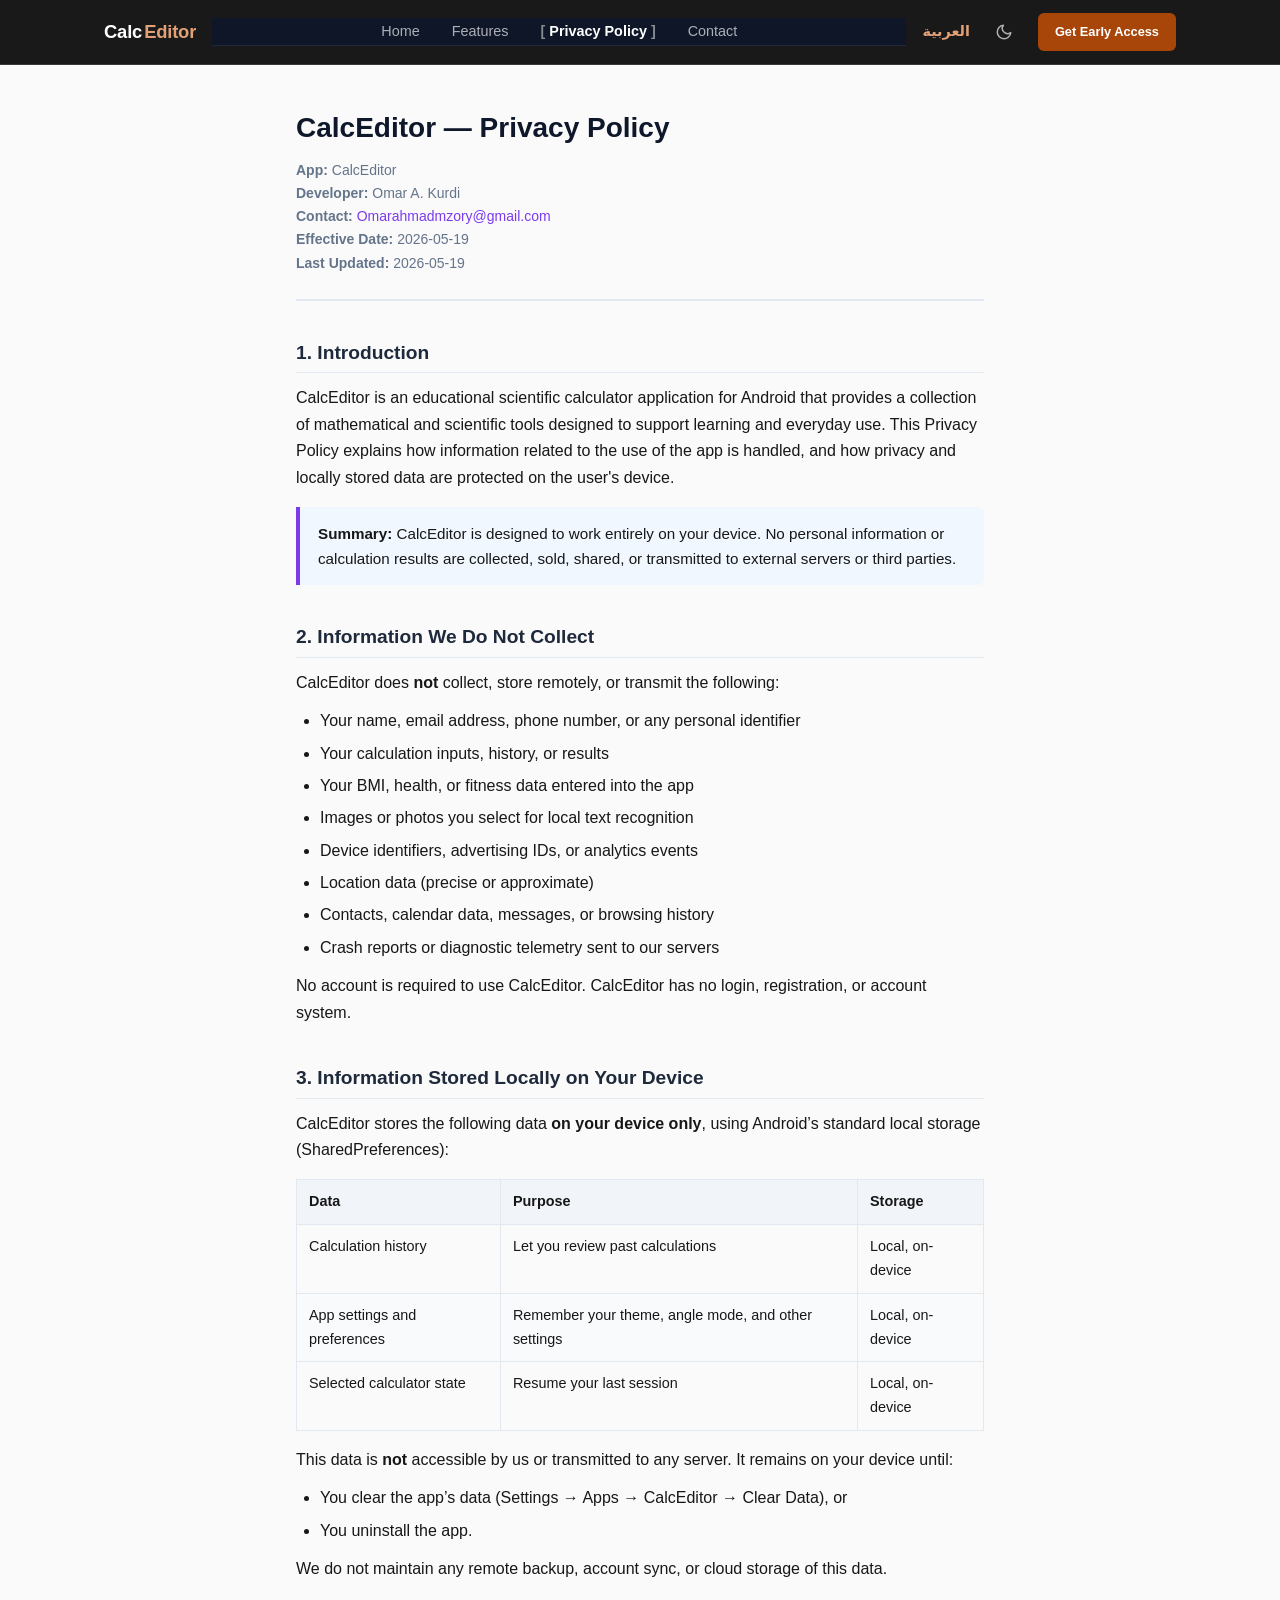
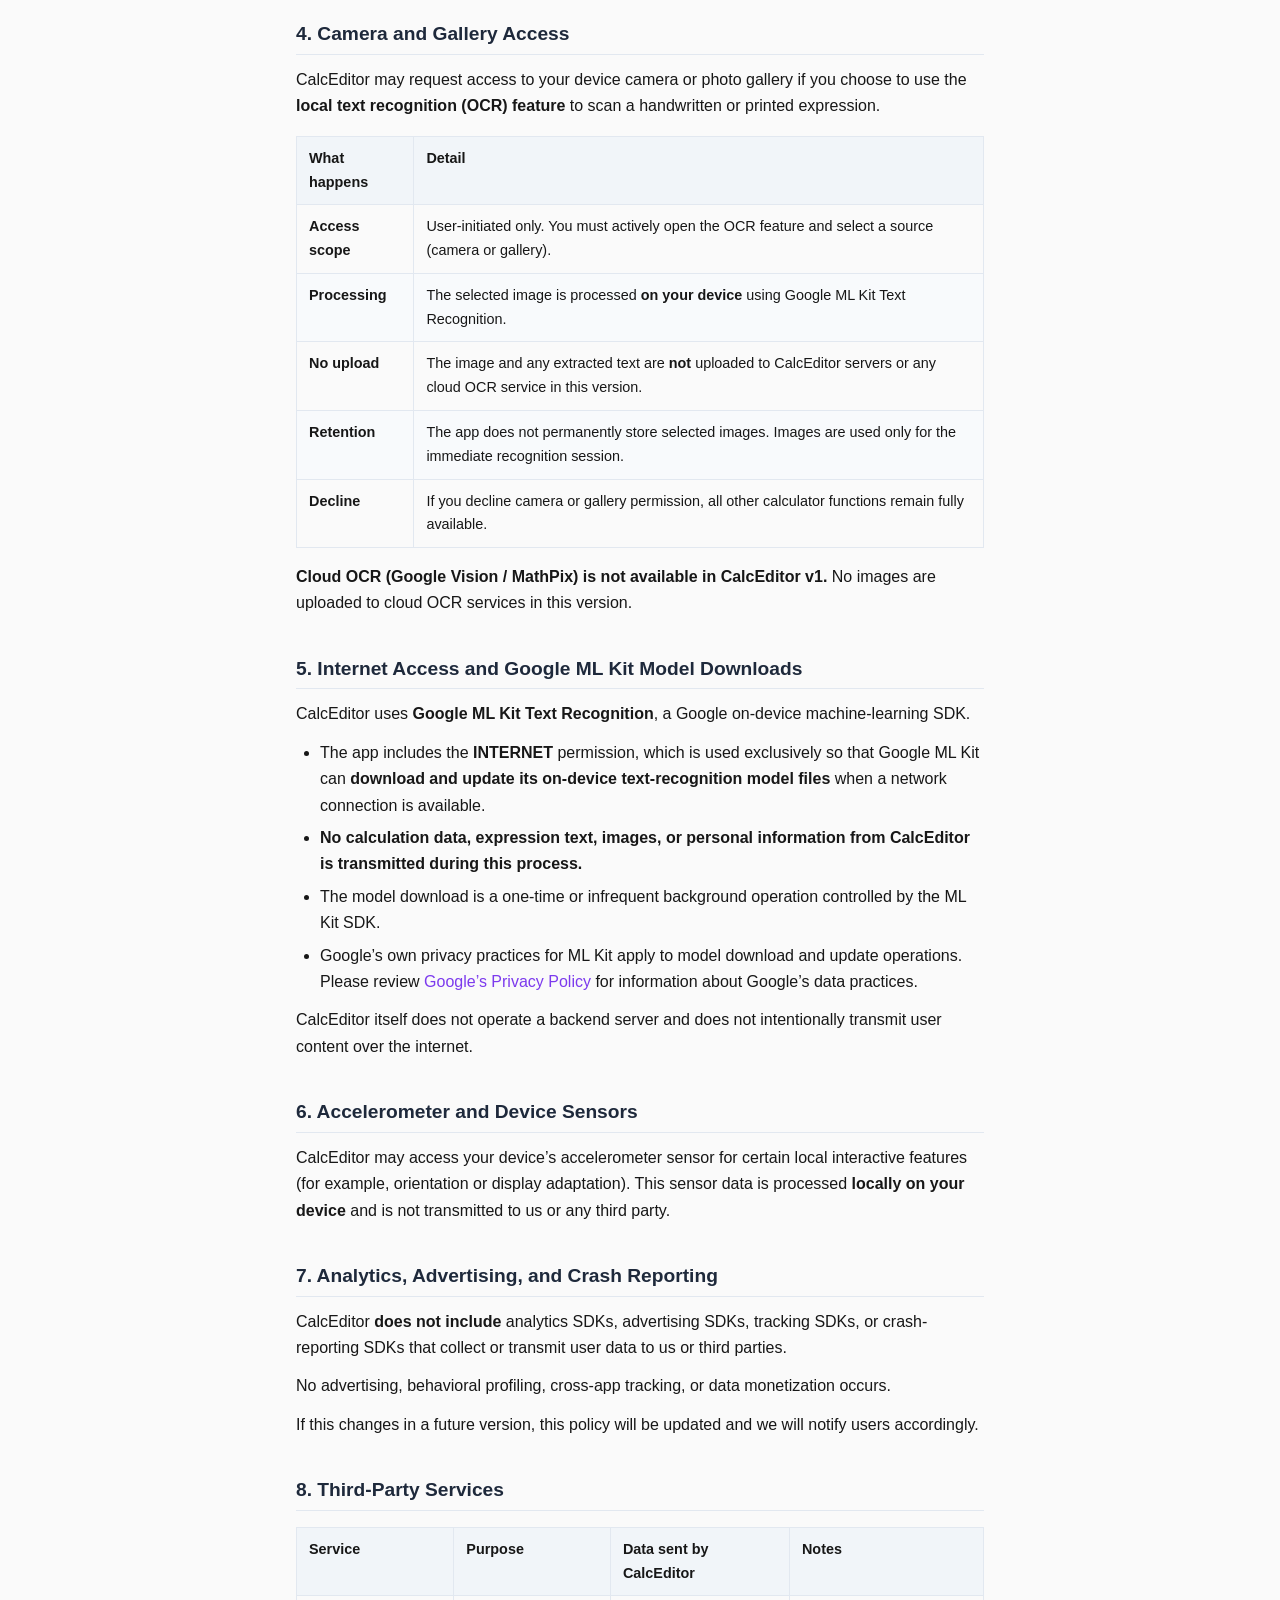
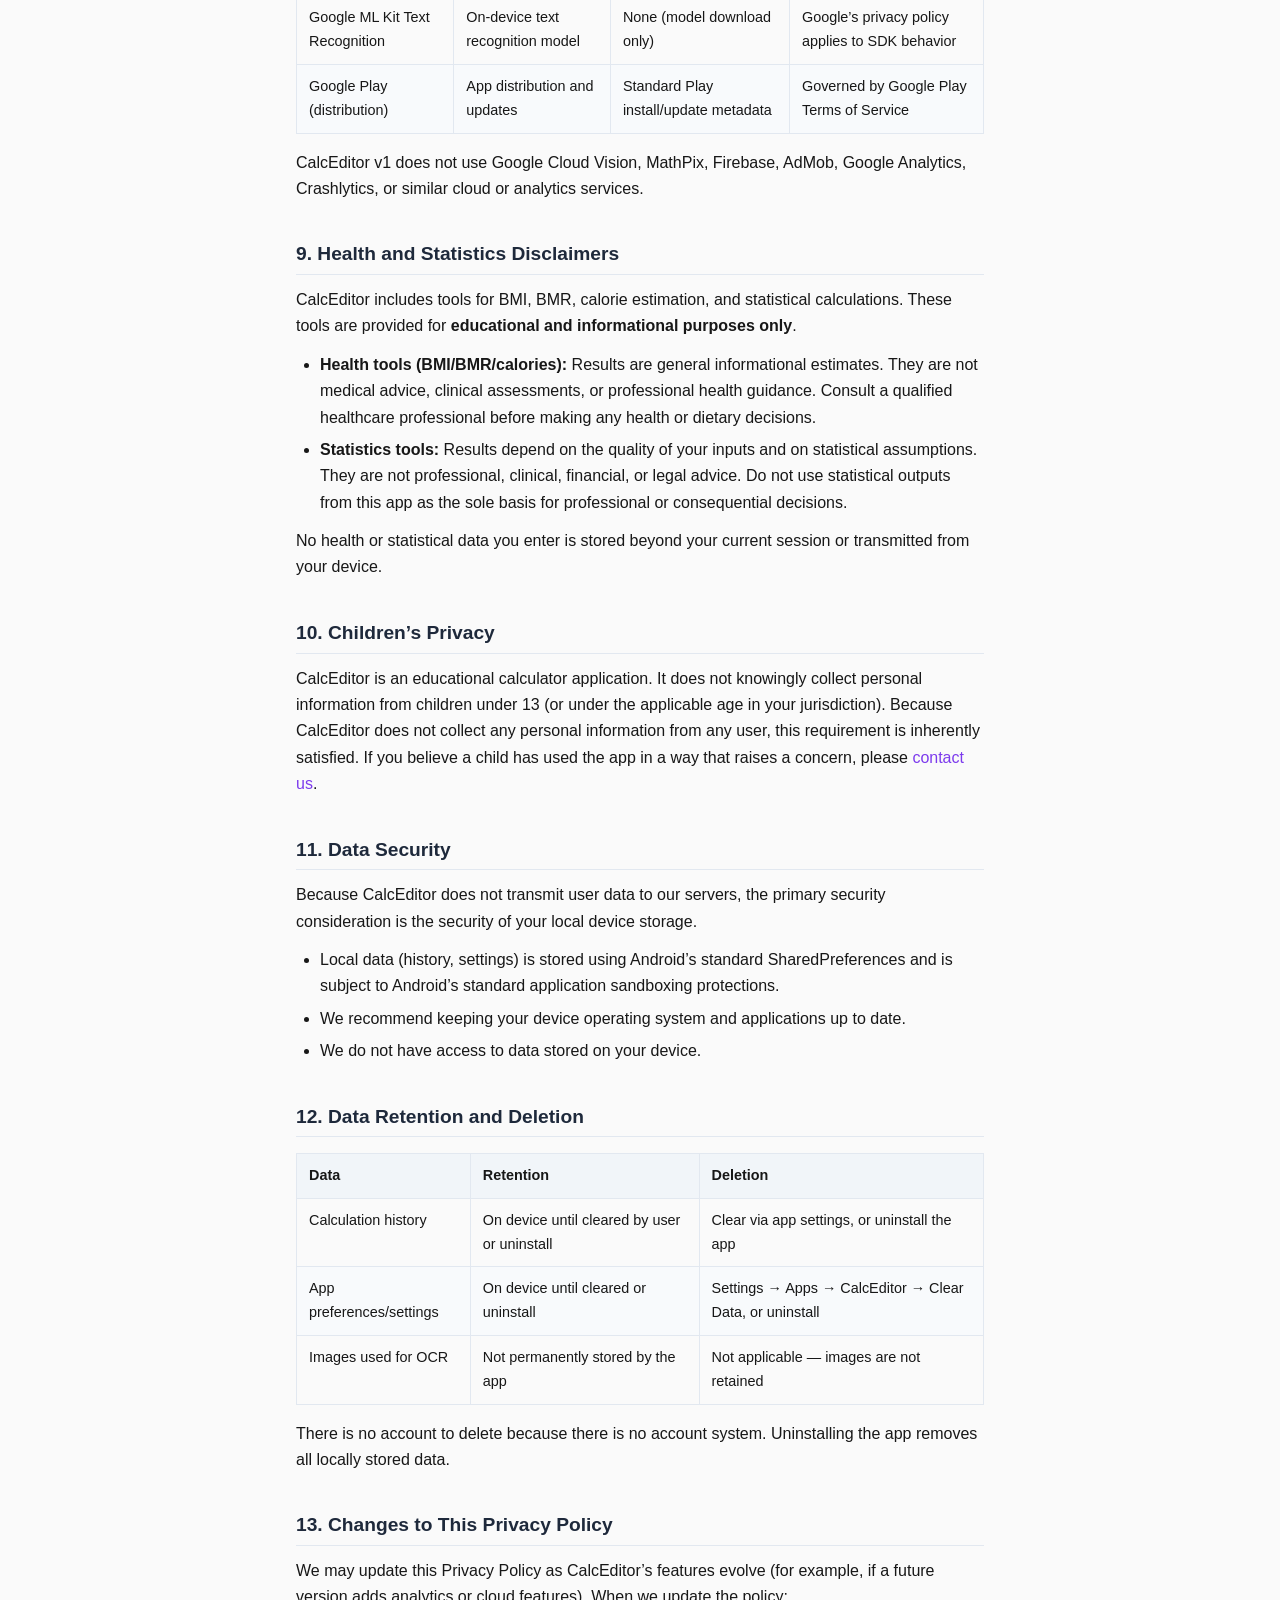
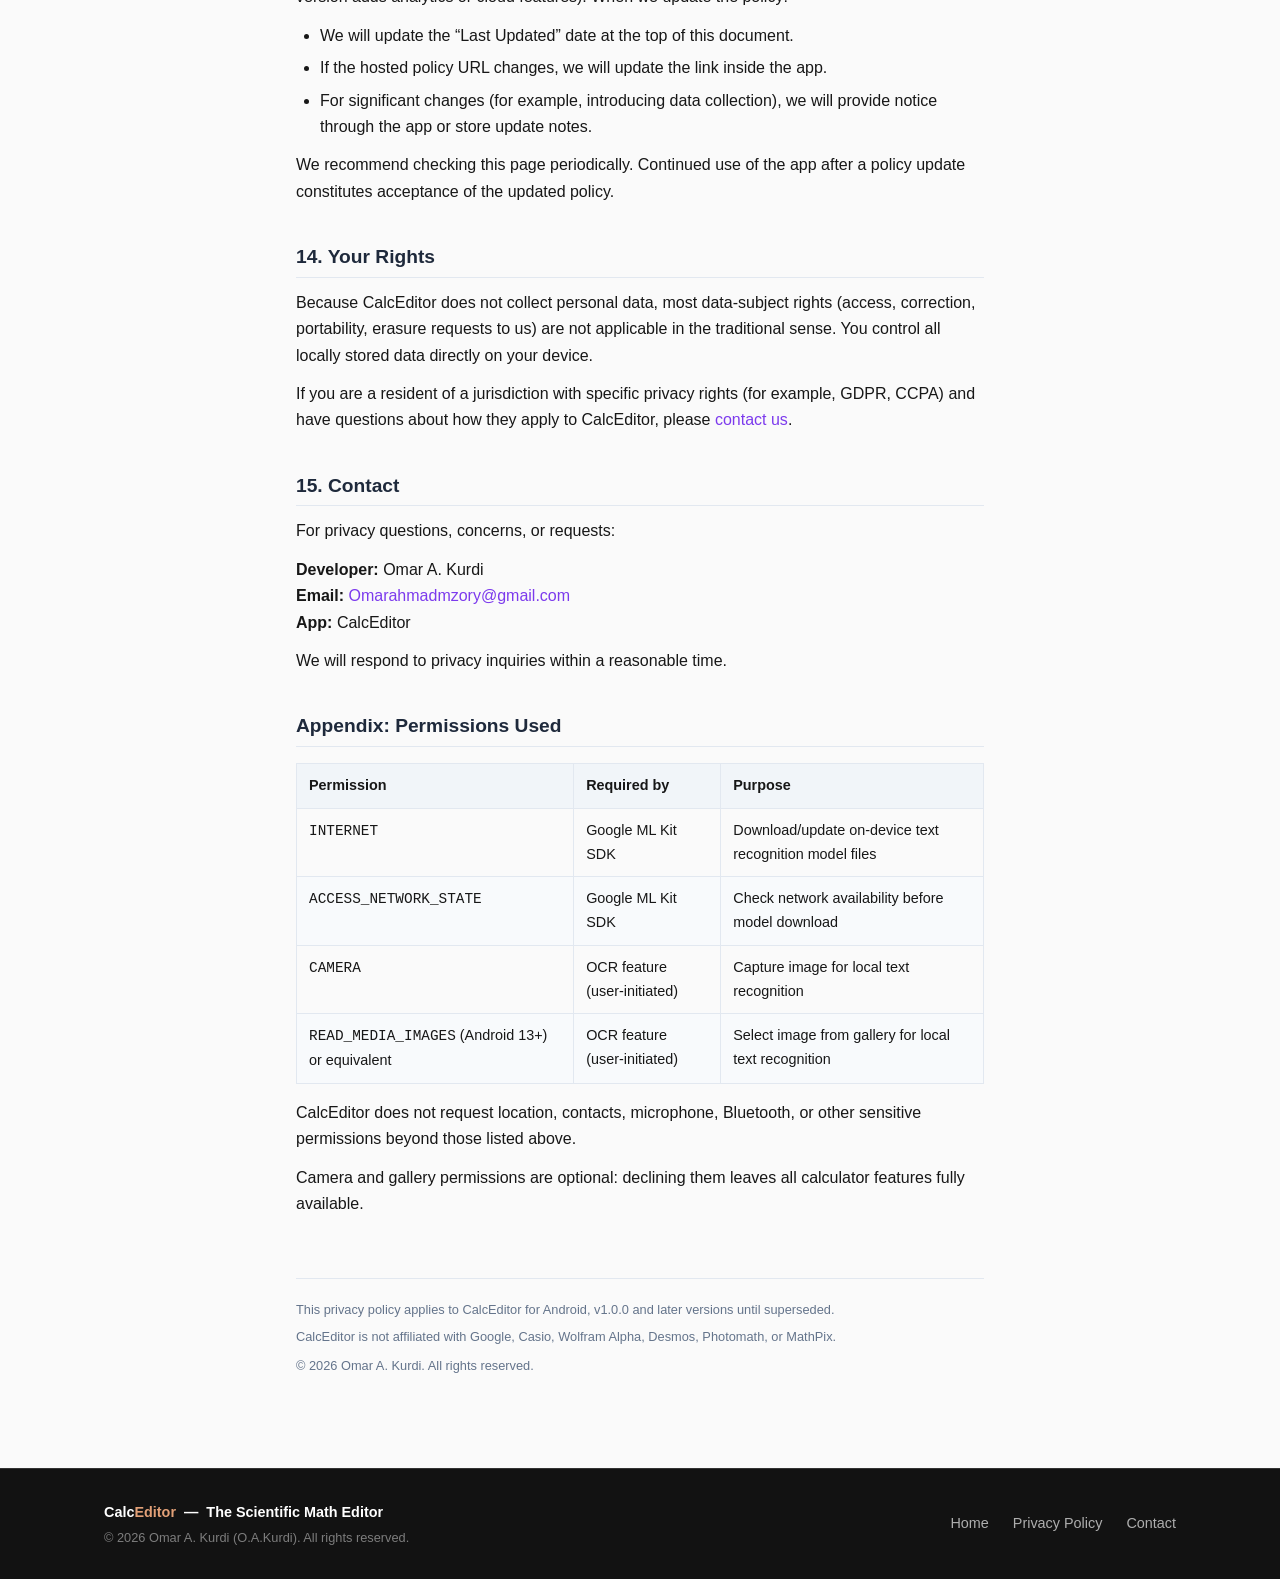
==== commit 3eaaf2f7: "S006 - SITE_SHARED_FOUNDATION_VERIFICATION_AND_OWNER_APPROVAL" ====
--- a/privacy-policy/index.html
+++ b/privacy-policy/index.html
@@ -10,7 +10,7 @@
   <link rel="stylesheet" href="../assets/css/site-design-system.css?v=s004">
   <link rel="stylesheet" href="../assets/css/site-shell.css?v=s004">
 </head>
-<body>
+<body class="cx-shell">
 
 <a href="#main-content" class="cx-skip-link">Skip to main content</a>
 
--- a/assets/css/site-shell.css
+++ b/assets/css/site-shell.css
@@ -20,7 +20,7 @@
   position:sticky;
   top:0;
   z-index:100;
-  background:rgba(15,20,36,.97);
+  background:color-mix(in srgb, var(--cx-ink-900) 97%, transparent); /* S005: was hardcoded rgba(15,20,36,.97) navy literal */
   backdrop-filter:blur(8px);
   -webkit-backdrop-filter:blur(8px);
   border-bottom:var(--cx-border-width) solid var(--cx-color-on-dark-border);
@@ -126,7 +126,7 @@
   position:absolute;
   inset-inline:0;
   top:100%;
-  background:rgba(15,20,36,.99);
+  background:color-mix(in srgb, var(--cx-ink-900) 99%, transparent); /* S005: was hardcoded rgba(15,20,36,.99) navy literal */
   backdrop-filter:blur(12px);
   -webkit-backdrop-filter:blur(12px);
   border-bottom:var(--cx-border-width) solid var(--cx-color-on-dark-border);
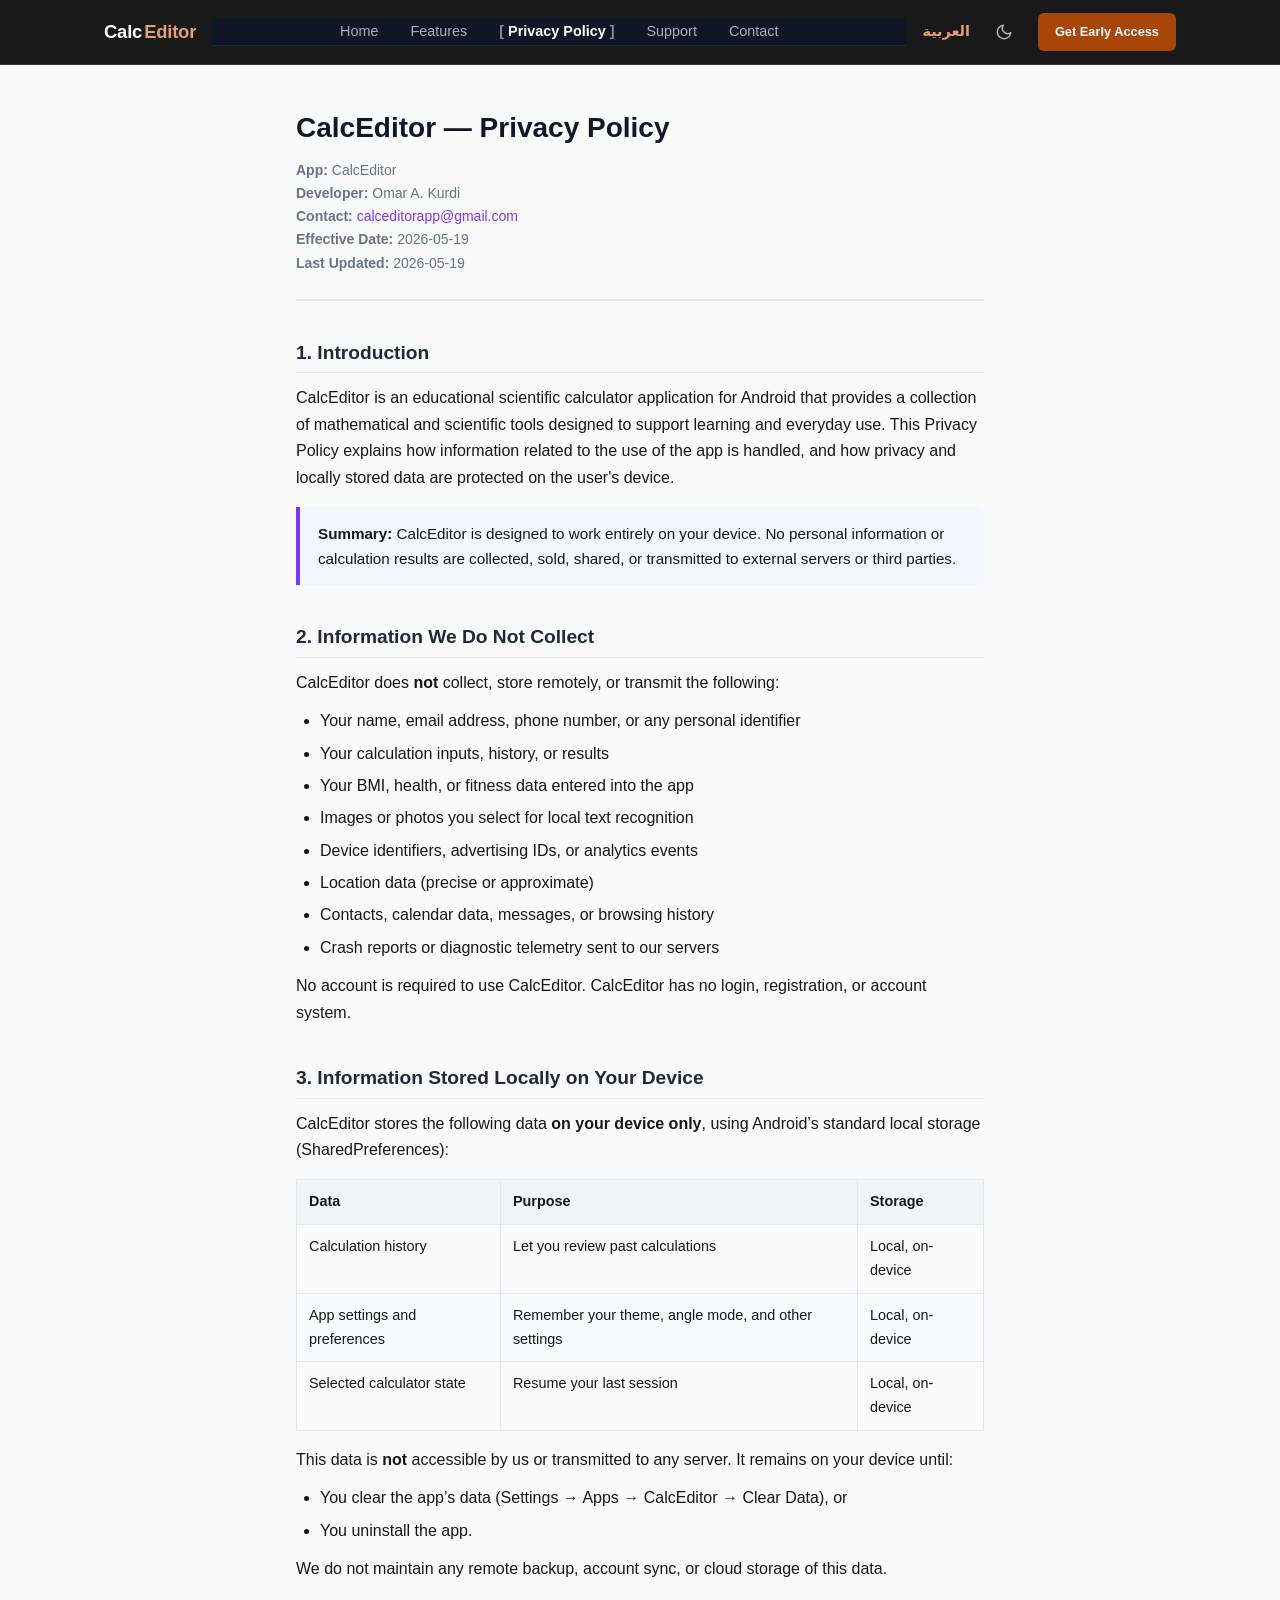
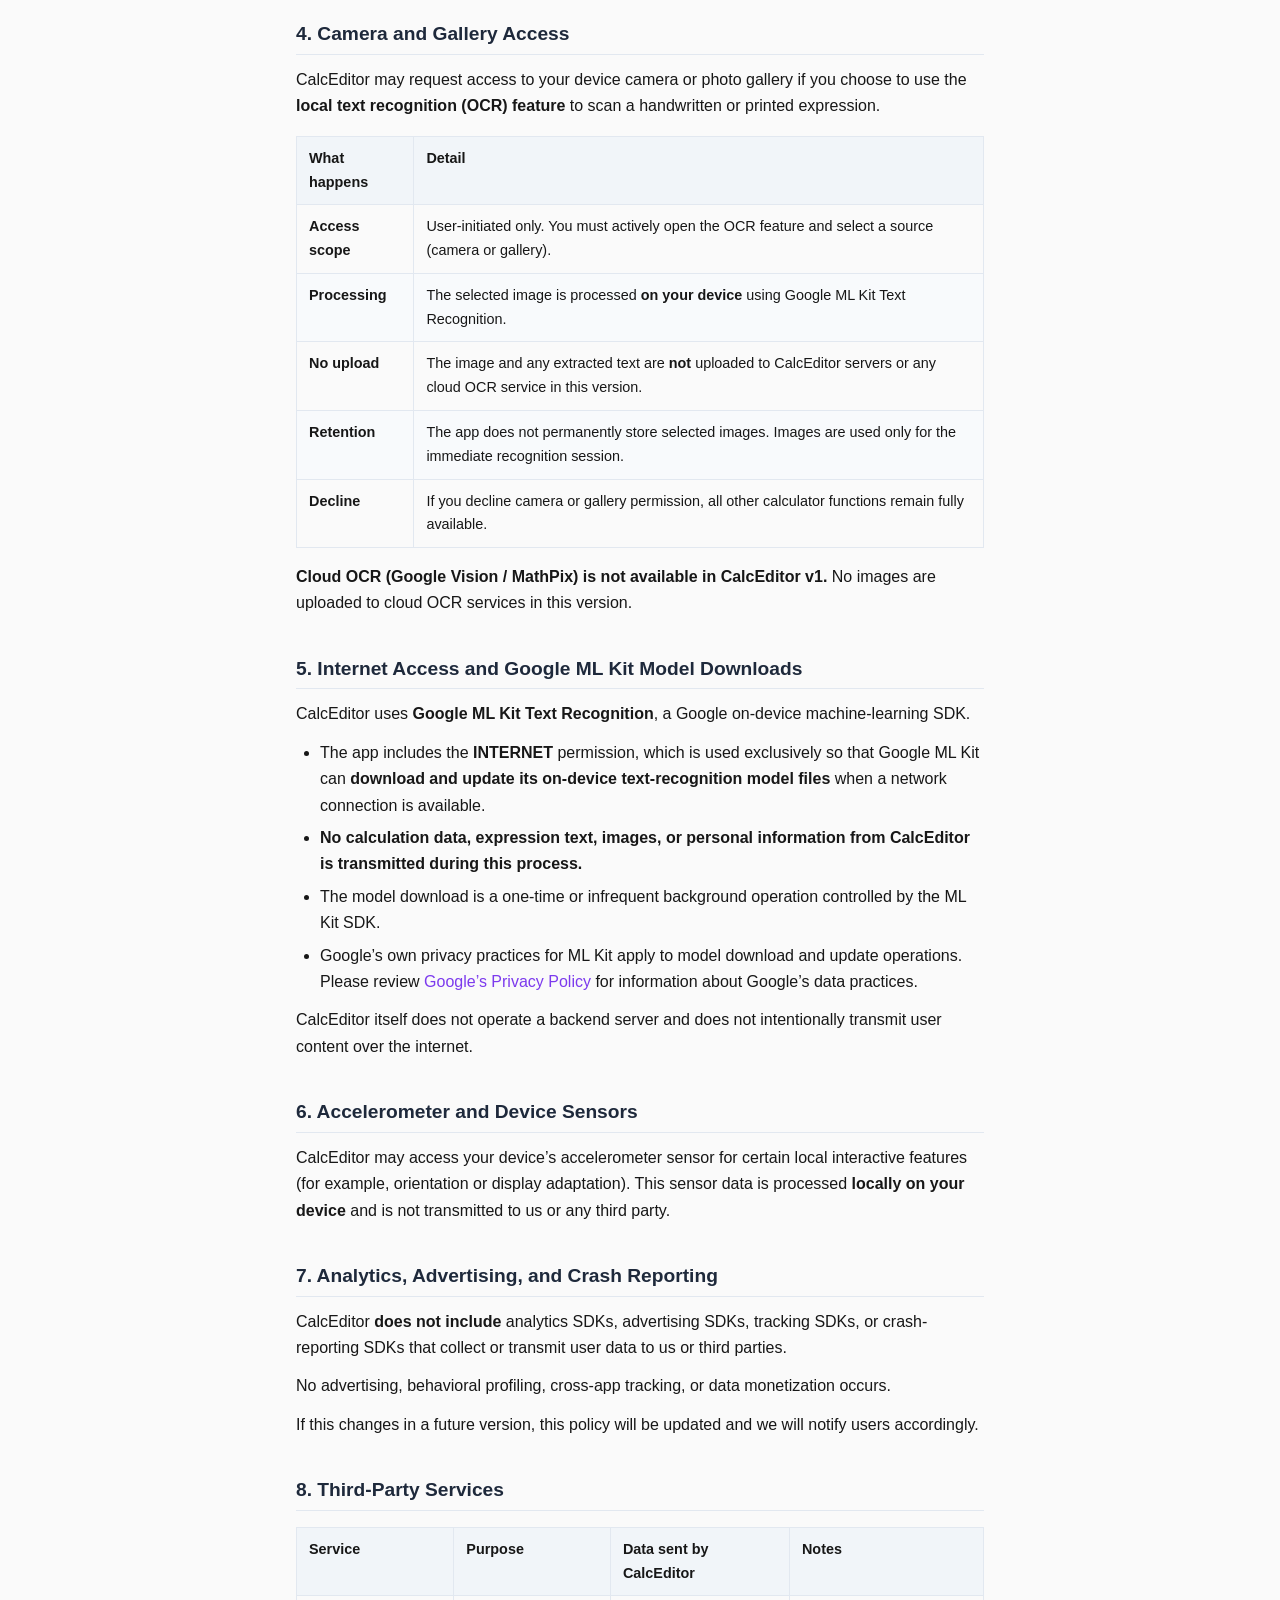
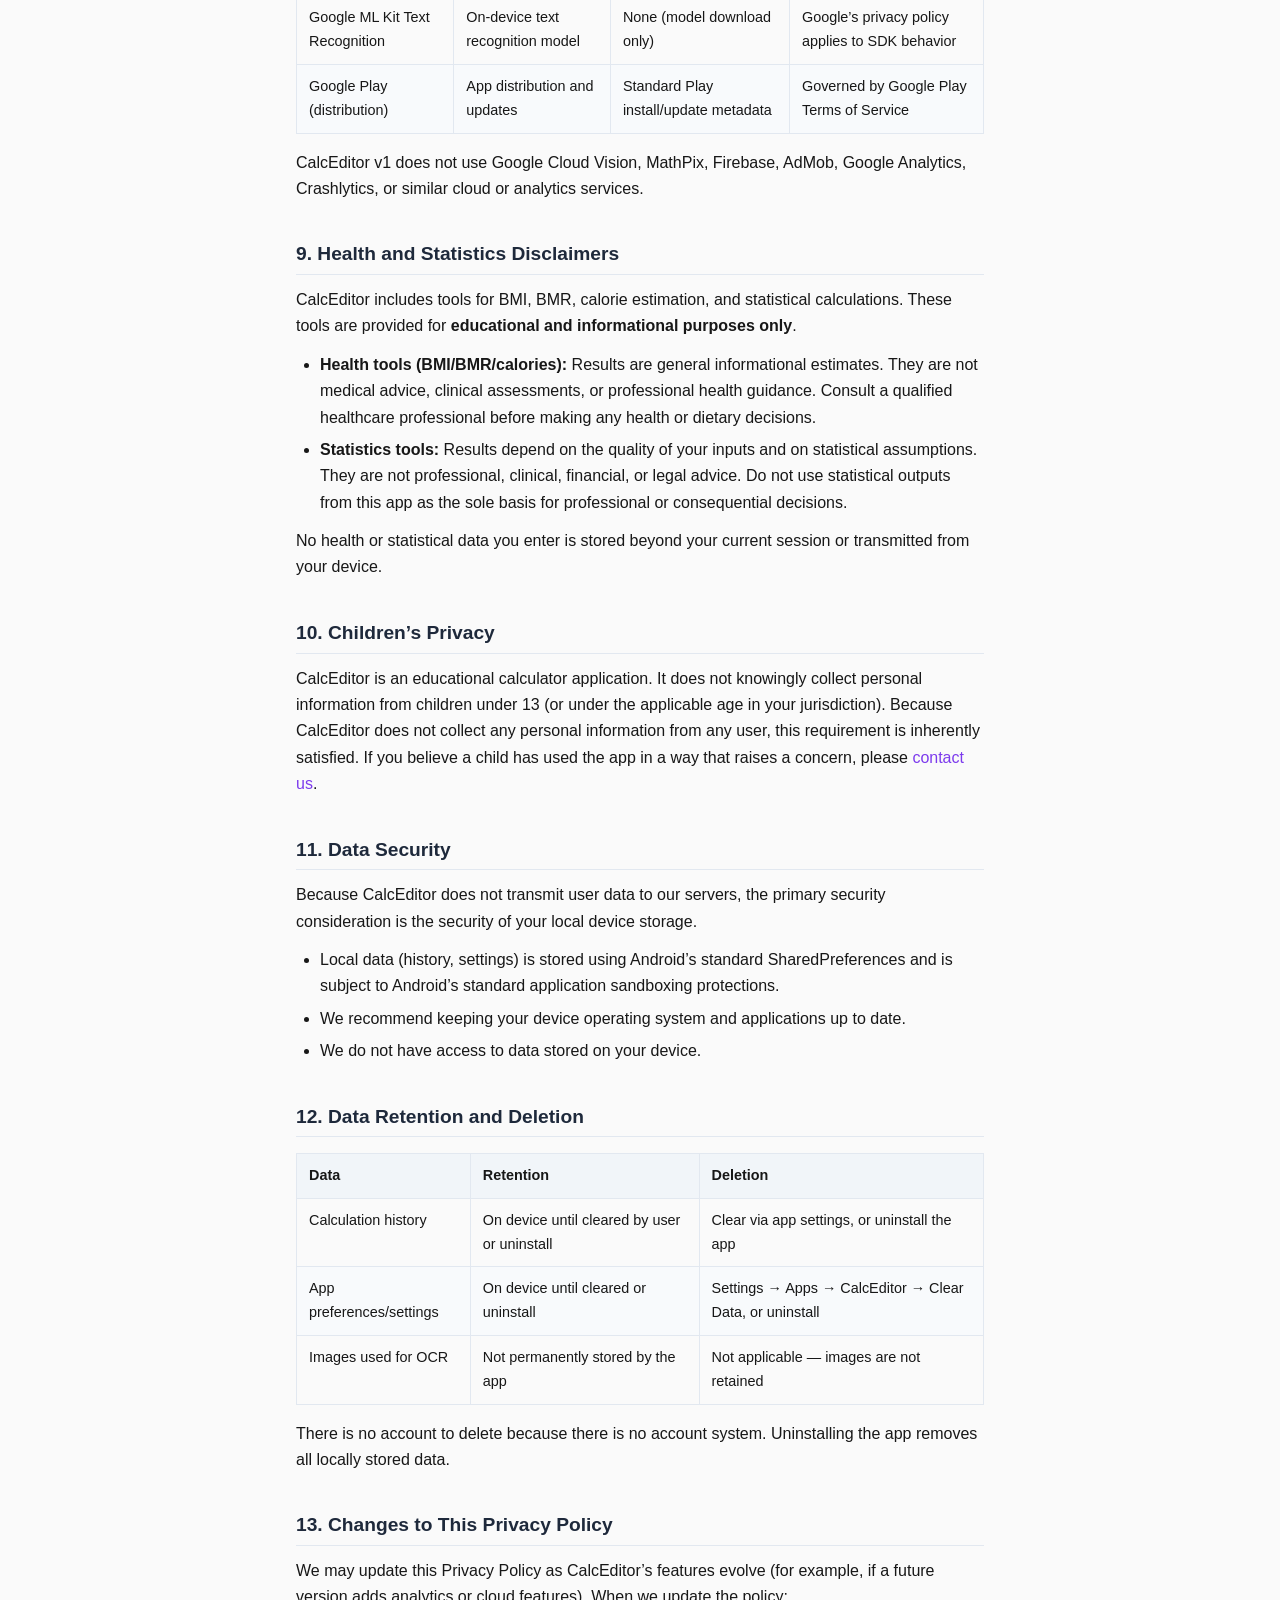
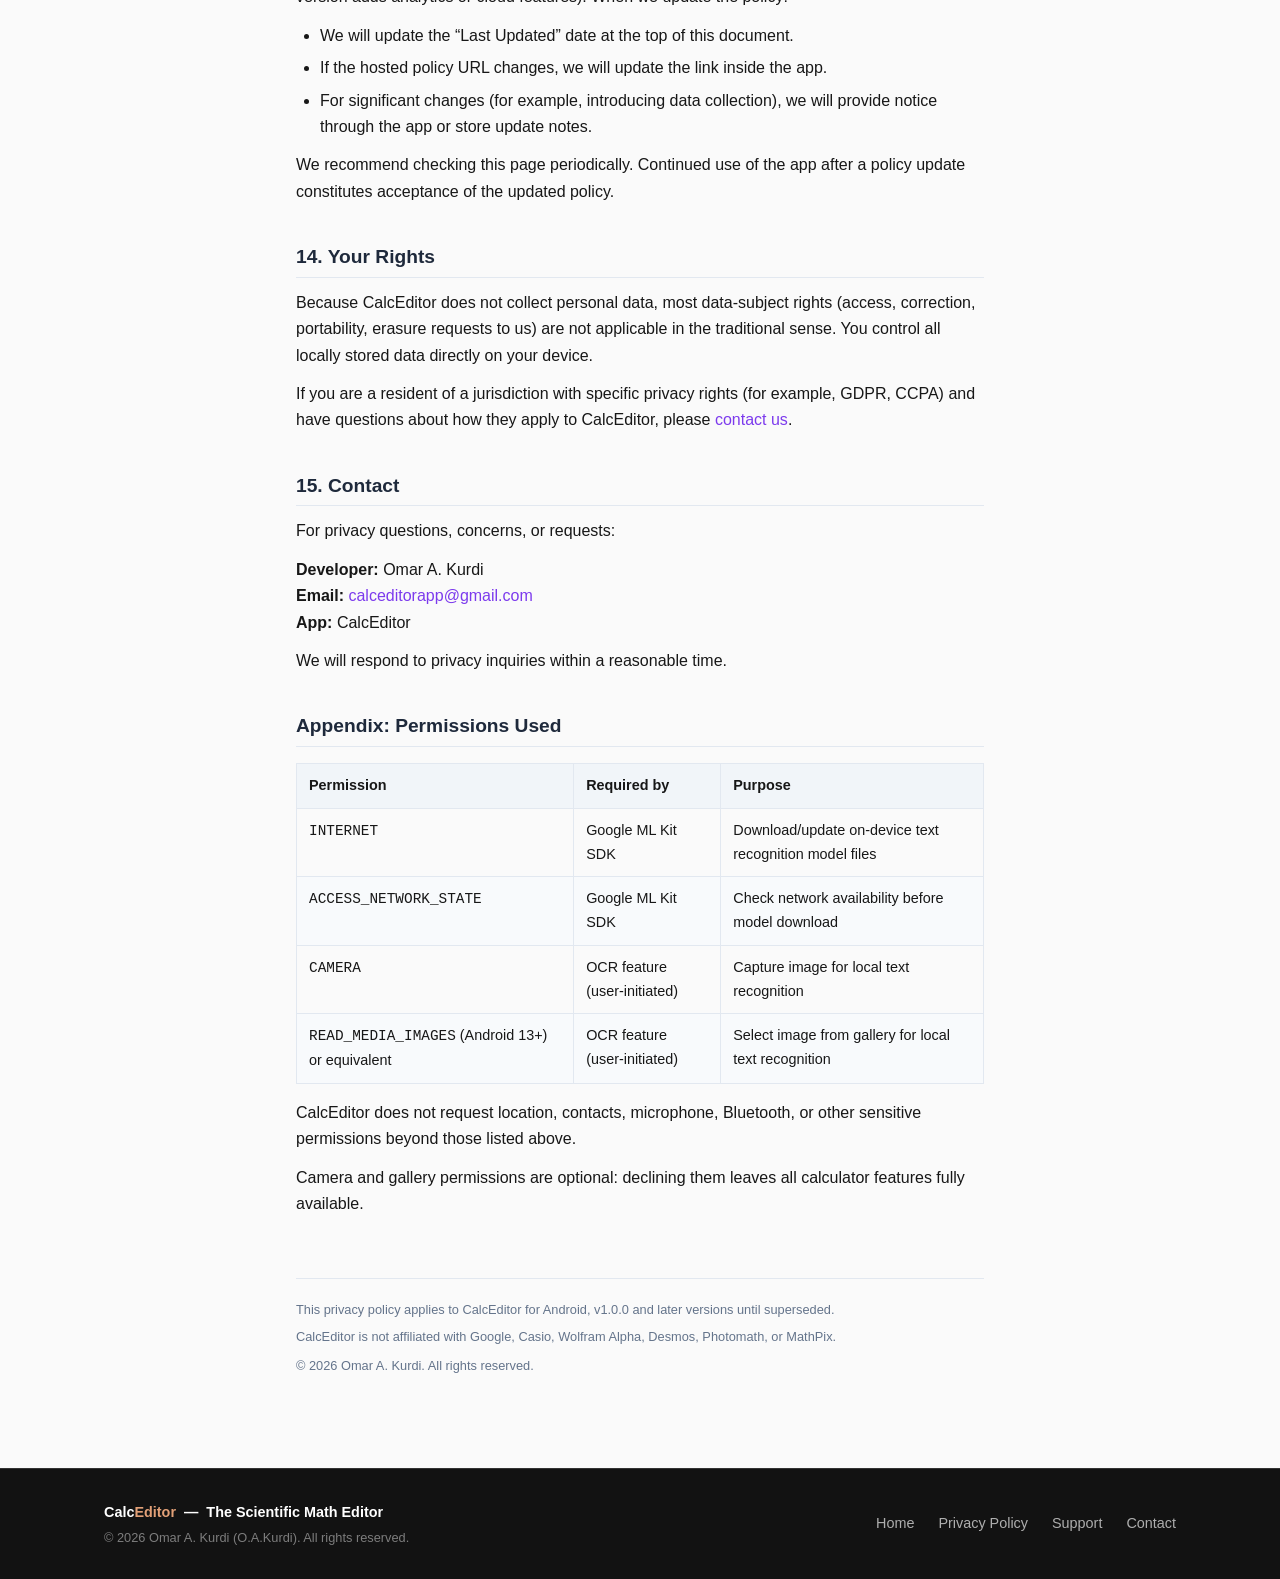
==== commit 67bc6f6e: "S007 - SITE_SUPPORT_CONTACT_PAGE" ====
--- a/privacy-policy/index.html
+++ b/privacy-policy/index.html
@@ -5,10 +5,10 @@
   <meta name="viewport" content="width=device-width, initial-scale=1.0">
   <title>CalcEditor — Privacy Policy</title>
   <meta name="description" content="Privacy Policy for CalcEditor, the educational scientific calculator app by Omar A. Kurdi.">
-  <script src="../assets/site.js?v=s004" charset="UTF-8"></script>
+  <script src="../assets/site.js?v=s007" charset="UTF-8"></script>
   <link rel="stylesheet" href="../assets/site.css?v=1691b">
-  <link rel="stylesheet" href="../assets/css/site-design-system.css?v=s004">
-  <link rel="stylesheet" href="../assets/css/site-shell.css?v=s004">
+  <link rel="stylesheet" href="../assets/css/site-design-system.css?v=s007b">
+  <link rel="stylesheet" href="../assets/css/site-shell.css?v=s007b">
 </head>
 <body class="cx-shell">
 
@@ -26,7 +26,7 @@
     <div class="meta">
       <span><strong>App:</strong> CalcEditor</span>
       <span><strong>Developer:</strong> Omar A. Kurdi</span>
-      <span><strong>Contact:</strong> <a href="mailto:Omarahmadmzory@gmail.com">Omarahmadmzory@gmail.com</a></span>
+      <span><strong>Contact:</strong> <a href="mailto:calceditorapp@gmail.com">calceditorapp@gmail.com</a></span>
       <span><strong>Effective Date:</strong> 2026-05-19</span>
       <span><strong>Last Updated:</strong> 2026-05-19</span>
     </div>
@@ -155,7 +155,7 @@
 
   <section>
     <h2>10. Children&rsquo;s Privacy</h2>
-    <p>CalcEditor is an educational calculator application. It does not knowingly collect personal information from children under 13 (or under the applicable age in your jurisdiction). Because CalcEditor does not collect any personal information from any user, this requirement is inherently satisfied. If you believe a child has used the app in a way that raises a concern, please <a href="mailto:Omarahmadmzory@gmail.com">contact us</a>.</p>
+    <p>CalcEditor is an educational calculator application. It does not knowingly collect personal information from children under 13 (or under the applicable age in your jurisdiction). Because CalcEditor does not collect any personal information from any user, this requirement is inherently satisfied. If you believe a child has used the app in a way that raises a concern, please <a href="mailto:calceditorapp@gmail.com">contact us</a>.</p>
   </section>
 
   <section>
@@ -209,7 +209,7 @@
   <section>
     <h2>14. Your Rights</h2>
     <p>Because CalcEditor does not collect personal data, most data-subject rights (access, correction, portability, erasure requests to us) are not applicable in the traditional sense. You control all locally stored data directly on your device.</p>
-    <p>If you are a resident of a jurisdiction with specific privacy rights (for example, GDPR, CCPA) and have questions about how they apply to CalcEditor, please <a href="mailto:Omarahmadmzory@gmail.com">contact us</a>.</p>
+    <p>If you are a resident of a jurisdiction with specific privacy rights (for example, GDPR, CCPA) and have questions about how they apply to CalcEditor, please <a href="mailto:calceditorapp@gmail.com">contact us</a>.</p>
   </section>
 
   <section>
@@ -217,7 +217,7 @@
     <p>For privacy questions, concerns, or requests:</p>
     <p>
       <strong>Developer:</strong> Omar A. Kurdi<br>
-      <strong>Email:</strong> <a href="mailto:Omarahmadmzory@gmail.com">Omarahmadmzory@gmail.com</a><br>
+      <strong>Email:</strong> <a href="mailto:calceditorapp@gmail.com">calceditorapp@gmail.com</a><br>
       <strong>App:</strong> CalcEditor
     </p>
     <p>We will respond to privacy inquiries within a reasonable time.</p>
